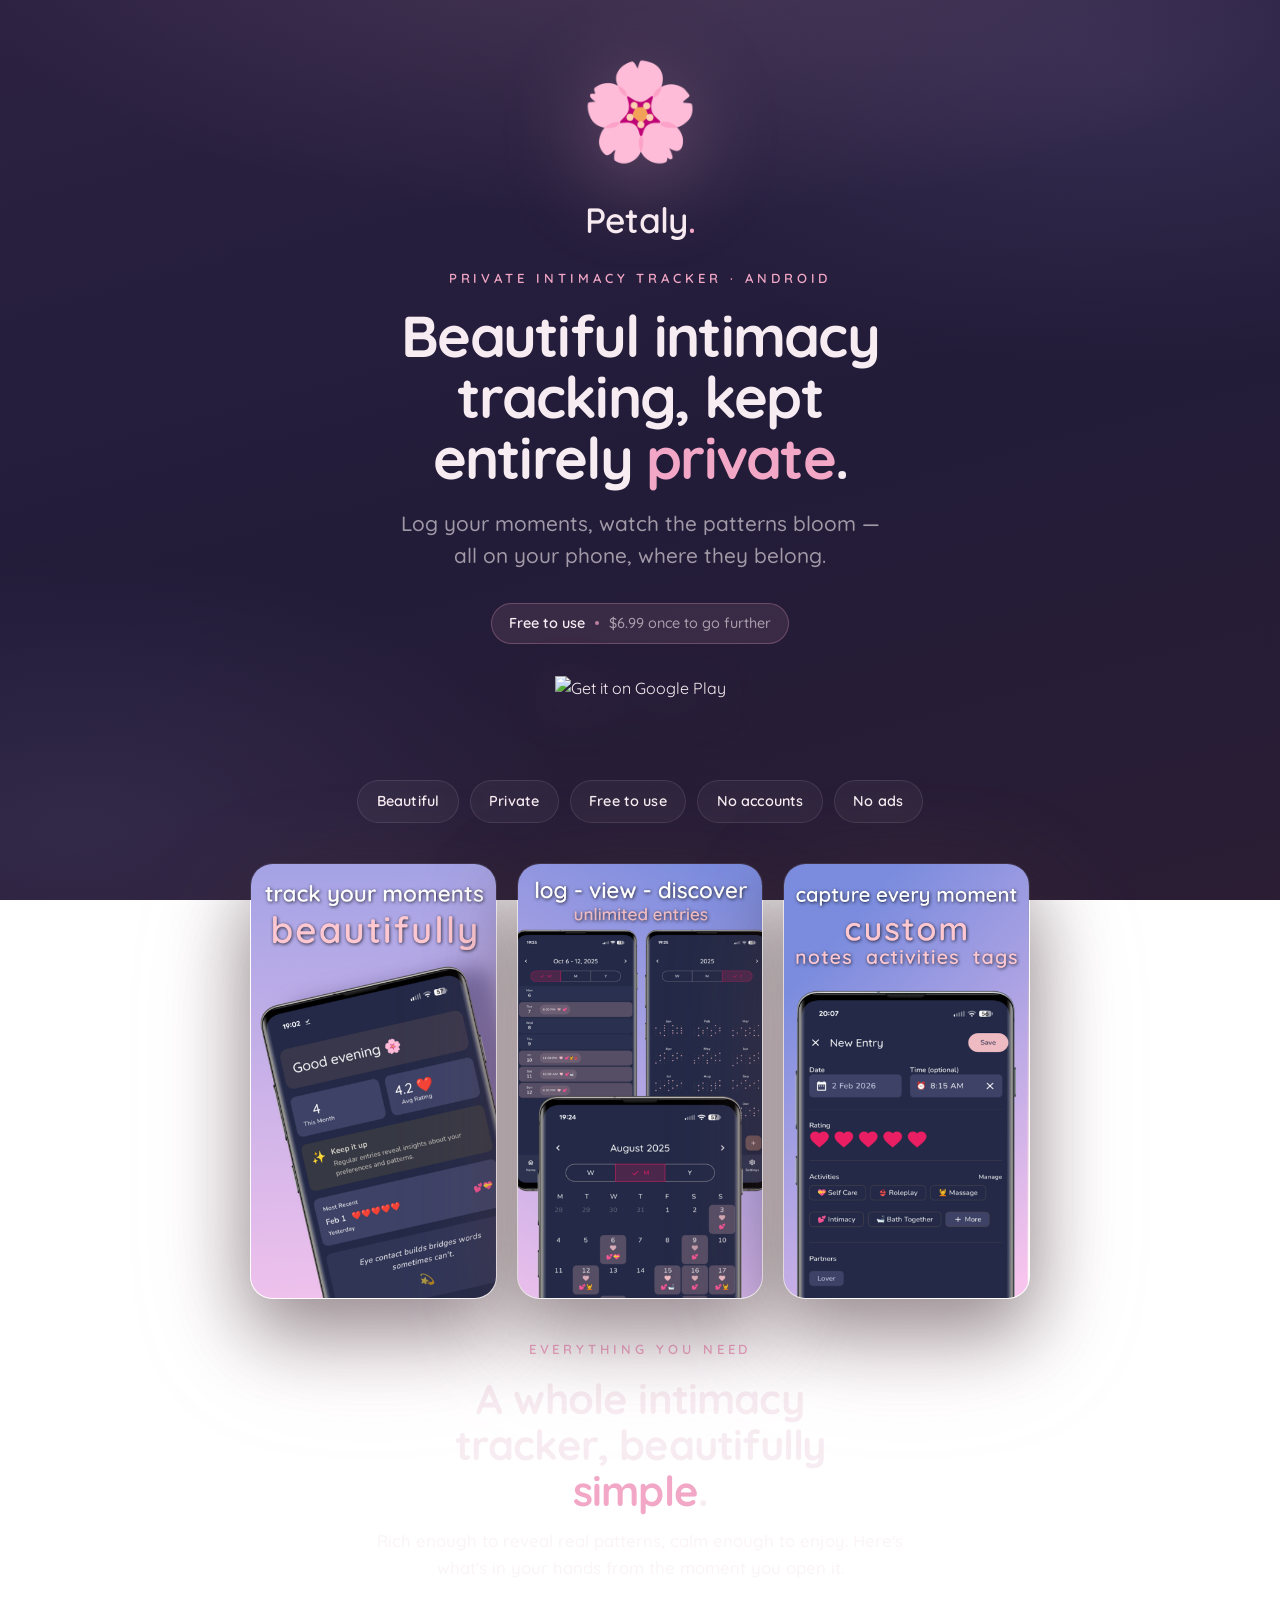
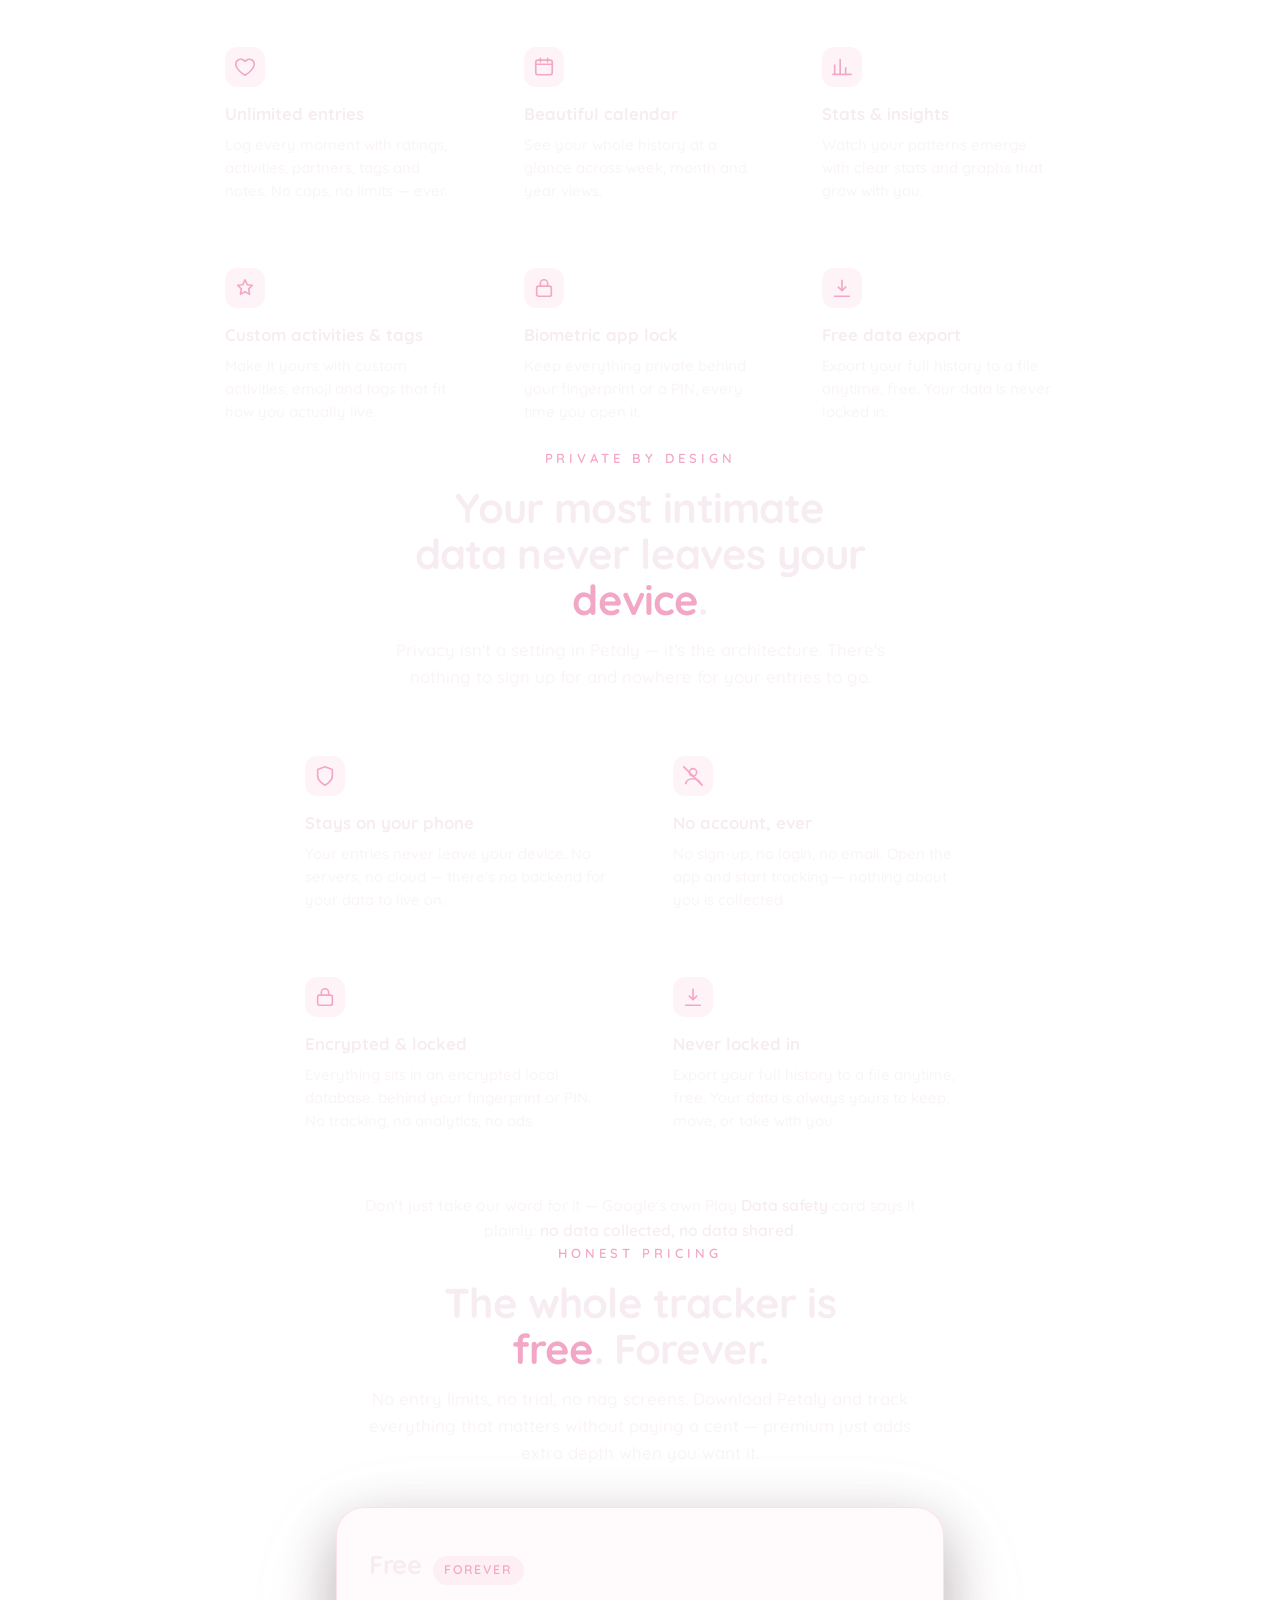
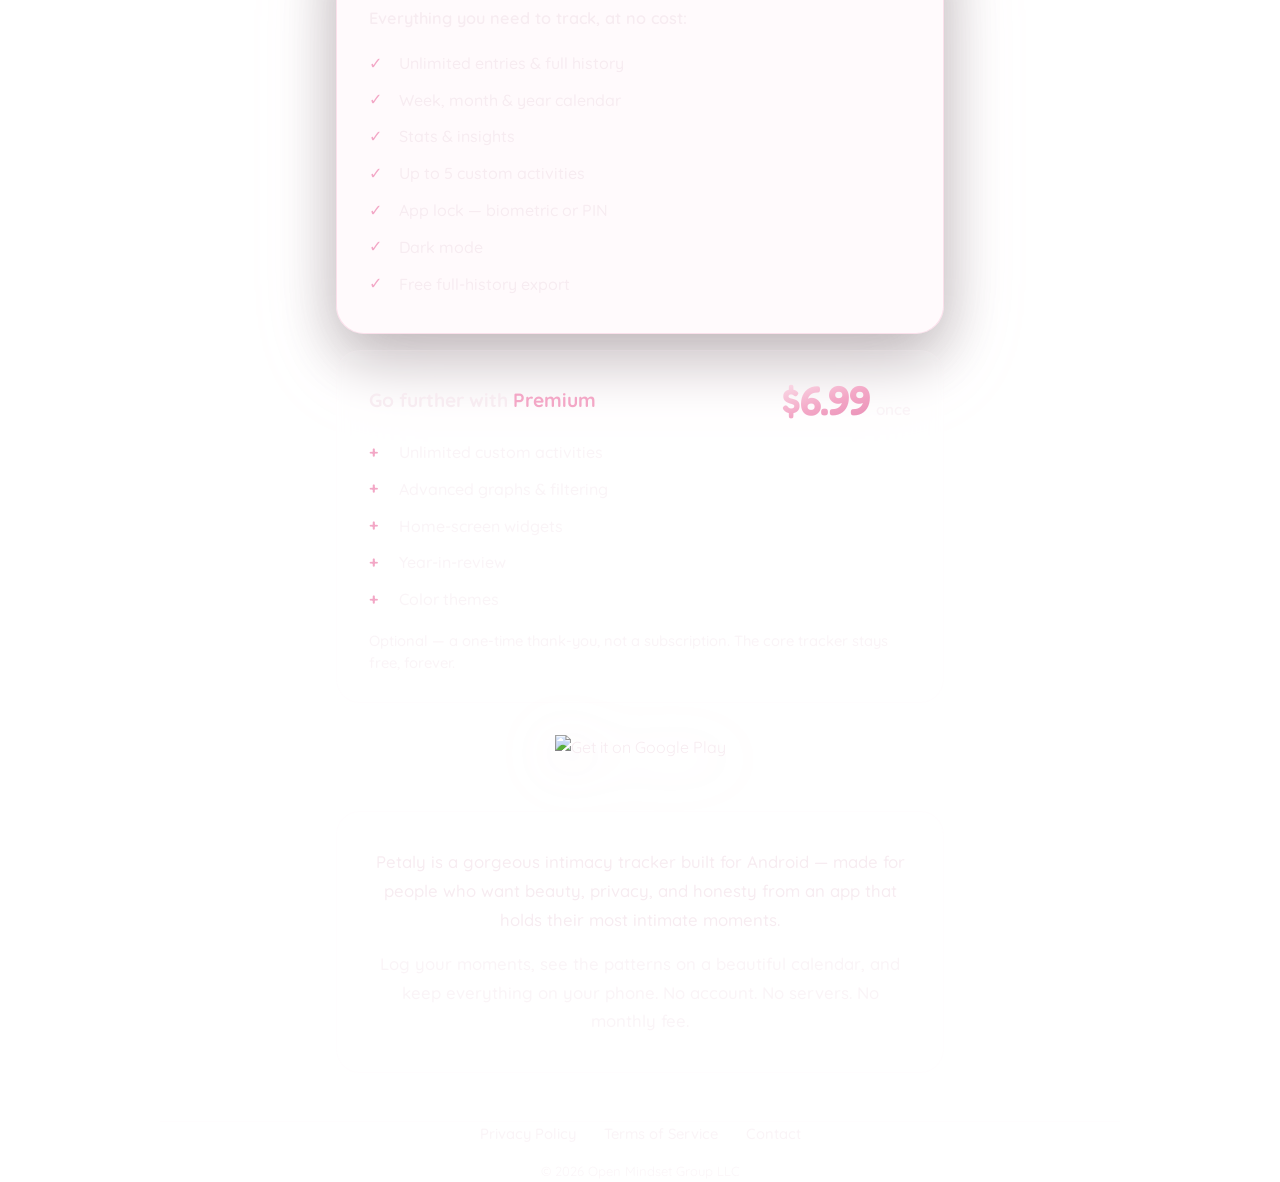
==== index.html @ 64fbda35 "update index copy, update readme" ====
<!DOCTYPE html>
<html lang="en">
<head>
<meta charset="utf-8"/>
<meta name="viewport" content="width=device-width, initial-scale=1.0"/>
<title>Petaly — Beautiful, private intimacy tracking for Android</title>
<meta name="description" content="A private intimacy tracker for Android. Free to use with unlimited entries — your data never leaves your device. No accounts, no servers, no subscription. $6.99 once unlocks extras."/>
<meta name="keywords" content="petaly, intimacy tracker, sex tracker, private app, android, no subscription, offline, free"/>

<meta property="og:title" content="Petaly — Beautiful, private intimacy tracking"/>
<meta property="og:description" content="Free to use with unlimited entries. Your data never leaves your device. No accounts, no servers, no subscription."/>
<meta property="og:type" content="website"/>
<meta property="og:url" content="https://petaly.app"/>
<meta name="theme-color" content="#221C39"/>

<link rel="icon" type="image/png" href="./icon.png"/>

<link rel="preconnect" href="https://fonts.googleapis.com"/>
<link rel="preconnect" href="https://fonts.gstatic.com" crossorigin/>
<link href="https://fonts.googleapis.com/css2?family=Quicksand:wght@400;500;600;700&family=Fredoka:wght@400;500;600&display=swap" rel="stylesheet"/>

<style>
/* ── Reset & Base ── */
*, *::before, *::after { box-sizing: border-box; margin: 0; padding: 0; }
html { scroll-behavior: smooth; -webkit-text-size-adjust: 100%; }
body {
  font-family: 'Quicksand', -apple-system, system-ui, sans-serif;
  /* Plum gradient — Midnight Bloom */
  background:
    radial-gradient(120% 70% at 50% -8%, rgba(245,183,208,0.14) 0%, rgba(245,183,208,0) 46%),
    radial-gradient(80% 60% at 88% 8%, rgba(190,170,255,0.10) 0%, rgba(190,170,255,0) 55%),
    radial-gradient(70% 55% at 6% 92%, rgba(190,170,255,0.09) 0%, rgba(190,170,255,0) 55%),
    linear-gradient(165deg, #2C2142 0%, #221C39 50%, #2A1D34 100%);
  background-attachment: fixed;
  color: #F7ECF1;
  line-height: 1.6;
  min-height: 100vh;
  -webkit-font-smoothing: antialiased;
  -moz-osx-font-smoothing: grayscale;
}
img { max-width: 100%; display: block; }
a { color: inherit; text-decoration: none; }

/* ── Design Tokens ── */
:root {
  --cream:        #F7ECF1;
  --cream-muted:  rgba(247, 236, 241, 0.60);
  --blossom:      #F3A7C6;
  --screen-navy:  #242947;
  --surface:      rgba(247, 236, 241, 0.045);
  --surface-line: rgba(247, 236, 241, 0.10);
  --bloom:        linear-gradient(160deg, #FBE3EC, #F3A7C6 55%, #E98FB6);
  --halo:         0 40px 120px rgba(243, 167, 198, 0.22), 0 30px 80px rgba(0, 0, 0, 0.50);
}

/* ── Layout ── */
.container { width: 100%; max-width: 960px; margin: 0 auto; padding: 0 1.5rem; }
section { padding: 3rem 0; }

/* ── Shared type ── */
.kicker {
  font-weight: 600;
  font-size: 0.82rem;
  letter-spacing: 0.30em;
  text-transform: uppercase;
  color: var(--blossom);
  margin-bottom: 1rem;
}
.accent { color: var(--blossom); }
.bloom-text {
  background: var(--bloom);
  -webkit-background-clip: text;
  background-clip: text;
  color: transparent;
}

/* ── Hero ── */
.hero { padding-top: 3.5rem; padding-bottom: 1.5rem; text-align: center; }
.hero-icon {
  width: 112px; height: 112px;
  margin: 0 auto 1.5rem;
  border-radius: 28px;
  filter: drop-shadow(0 18px 44px rgba(243, 167, 198, 0.34));
}
.brand {
  font-weight: 600;
  font-size: 2.2rem;
  letter-spacing: -0.01em;
  color: var(--cream);
  margin-bottom: 1.25rem;
}
.brand-dot { color: var(--blossom); }
.hero h1 {
  font-weight: 700;
  font-size: clamp(2.3rem, 6.2vw, 3.6rem);
  line-height: 1.06;
  letter-spacing: -0.03em;
  color: var(--cream);
  max-width: 16ch;
  margin: 0 auto 1.25rem;
}
.hero-sub {
  font-weight: 500;
  font-size: clamp(1.05rem, 2.6vw, 1.3rem);
  line-height: 1.5;
  color: var(--cream-muted);
  max-width: 30rem;
  margin: 0 auto 2rem;
}
.free-line {
  display: inline-flex;
  align-items: center;
  gap: 0.6rem;
  font-weight: 600;
  font-size: 0.9rem;
  color: var(--cream);
  background: rgba(243, 167, 198, 0.10);
  border: 1px solid rgba(243, 167, 198, 0.28);
  border-radius: 999px;
  padding: 0.5rem 1.1rem;
  margin-bottom: 2rem;
}
.free-line .sep { width: 4px; height: 4px; border-radius: 50%; background: var(--blossom); opacity: 0.7; }
.free-line .muted { color: var(--cream-muted); font-weight: 500; }

/* ── Play Store Badge ── */
.play-badge {
  display: inline-block;
  transition: transform 0.2s ease, filter 0.2s ease;
  filter: drop-shadow(0 10px 28px rgba(243, 167, 198, 0.30));
}
.play-badge:hover { transform: translateY(-2px); filter: drop-shadow(0 14px 34px rgba(243, 167, 198, 0.42)); }
.play-badge img { height: 60px; width: auto; }

/* ── Positioning chips ── */
.bullets { padding-top: 1.25rem; padding-bottom: 1.5rem; }
.bullets-row {
  display: flex; flex-wrap: wrap; justify-content: center;
  gap: 0.6rem 0.7rem; text-align: center;
}
.chip {
  font-weight: 600;
  font-size: 0.9rem;
  letter-spacing: 0.01em;
  color: var(--cream);
  background: var(--surface);
  border: 1px solid var(--surface-line);
  border-radius: 999px;
  padding: 0.55rem 1.15rem;
  white-space: nowrap;
  backdrop-filter: blur(6px);
}

/* ── Screenshots ── */
.screenshots-section { padding-top: 1rem; padding-bottom: 2.5rem; }
.screenshots {
  display: grid;
  grid-template-columns: repeat(3, 1fr);
  gap: 1.25rem;
  max-width: 780px;
  margin: 0 auto;
  align-items: start;
}
.screenshot {
  position: relative;
  border-radius: 1.4rem;
  overflow: hidden;
  border: 1px solid var(--surface-line);
  box-shadow: var(--halo);
}
.screenshot img { width: 100%; height: auto; display: block; }

/* ── Section headings (shared) ── */
.section-head { text-align: center; }
.section-head h2 {
  font-weight: 700;
  font-size: clamp(1.9rem, 4.8vw, 2.6rem);
  line-height: 1.1;
  letter-spacing: -0.02em;
  color: var(--cream);
  max-width: 18ch;
  margin: 0 auto 0.9rem;
}
.section-sub {
  font-weight: 500;
  font-size: 1.05rem;
  line-height: 1.6;
  color: var(--cream-muted);
  max-width: 34rem;
  margin: 0 auto 2.5rem;
}

/* ── Capabilities grid ── */
.cap-grid {
  display: grid;
  grid-template-columns: repeat(3, 1fr);
  gap: 1rem;
  max-width: 880px;
  margin: 0 auto;
  text-align: left;
}
.cap {
  background: var(--surface);
  border: 1px solid var(--surface-line);
  border-radius: 1.25rem;
  padding: 1.5rem;
  backdrop-filter: blur(6px);
}
.cap-ico, .feature-ico {
  width: 40px; height: 40px;
  display: grid; place-items: center;
  border-radius: 12px;
  background: rgba(243, 167, 198, 0.12);
  margin-bottom: 0.9rem;
}
.cap-ico svg, .feature-ico svg { width: 22px; height: 22px; stroke: var(--blossom); fill: none; stroke-width: 1.8; }
.cap h3, .feature h3 { font-weight: 700; font-size: 1.05rem; color: var(--cream); margin-bottom: 0.3rem; }
.cap p, .feature p { font-weight: 500; font-size: 0.93rem; line-height: 1.55; color: var(--cream-muted); }

/* ── Privacy / features ── */
.privacy { text-align: center; }
.feature-grid {
  display: grid;
  grid-template-columns: repeat(2, 1fr);
  gap: 1rem;
  max-width: 720px;
  margin: 0 auto;
  text-align: left;
}
.feature {
  background: var(--surface);
  border: 1px solid var(--surface-line);
  border-radius: 1.25rem;
  padding: 1.5rem;
  backdrop-filter: blur(6px);
}
.data-safety {
  margin: 2.25rem auto 0;
  max-width: 36rem;
  font-weight: 500;
  font-size: 0.98rem;
  line-height: 1.6;
  color: var(--cream-muted);
}
.data-safety strong { color: var(--cream); font-weight: 600; }

/* ── Pricing (free-first) ── */
.pricing { text-align: center; }
.plan-free {
  background: rgba(243, 167, 198, 0.06);
  border: 1px solid rgba(243, 167, 198, 0.32);
  border-radius: 1.75rem;
  padding: 2.25rem 2rem;
  max-width: 38rem;
  margin: 0 auto;
  box-shadow: 0 30px 90px rgba(243, 167, 198, 0.14), 0 20px 60px rgba(0,0,0,0.30);
  text-align: left;
  backdrop-filter: blur(8px);
}
.plan-head { display: flex; align-items: baseline; gap: 0.7rem; margin-bottom: 1.25rem; }
.plan-name { font-weight: 700; font-size: 1.6rem; color: var(--cream); letter-spacing: -0.01em; }
.plan-tag {
  font-weight: 600; font-size: 0.78rem; letter-spacing: 0.16em; text-transform: uppercase;
  color: var(--blossom); background: rgba(243,167,198,0.14);
  border-radius: 999px; padding: 0.28rem 0.7rem;
}
.plan-price-note { font-weight: 600; font-size: 1.02rem; color: var(--cream); margin-bottom: 1.25rem; }
.plan-list { list-style: none; display: grid; gap: 0.7rem; }
.plan-list li {
  position: relative; padding-left: 1.9rem;
  font-weight: 500; font-size: 1rem; color: var(--cream);
}
.plan-list li::before {
  content: "✓"; position: absolute; left: 0; top: -0.02em;
  color: var(--blossom); font-weight: 700;
}
.plan-premium {
  max-width: 38rem;
  margin: 1rem auto 0;
  background: var(--surface);
  border: 1px solid var(--surface-line);
  border-radius: 1.5rem;
  padding: 1.75rem 2rem;
  text-align: left;
  backdrop-filter: blur(6px);
}
.premium-head {
  display: flex; align-items: center; justify-content: space-between;
  gap: 1rem; flex-wrap: wrap; margin-bottom: 1.1rem;
}
.premium-title { font-weight: 700; font-size: 1.2rem; color: var(--cream); }
.premium-title .accent { font-weight: 700; }
.premium-price { display: flex; align-items: baseline; gap: 0.4rem; }
.premium-price .num {
  font-family: 'Fredoka', 'Quicksand', sans-serif;
  font-weight: 600; font-size: 2.6rem; line-height: 1; letter-spacing: -0.03em;
}
.premium-price .once { font-weight: 600; font-size: 0.95rem; color: var(--cream-muted); }
.premium-list li { color: var(--cream-muted); }
.premium-list li::before { content: "+"; color: var(--blossom); }
.premium-note {
  margin-top: 1.1rem; font-weight: 500; font-size: 0.92rem; line-height: 1.5;
  color: var(--cream-muted);
}
.pricing .play-badge { margin: 2rem auto 0; }

/* ── About ── */
.about { text-align: center; padding-top: 1rem; padding-bottom: 3rem; }
.about-card {
  background: var(--surface);
  border: 1px solid var(--surface-line);
  border-radius: 1.5rem;
  padding: 2.25rem 2rem;
  max-width: 38rem;
  margin: 0 auto;
  backdrop-filter: blur(6px);
}
.about-card p { font-weight: 500; font-size: 1.05rem; line-height: 1.7; color: var(--cream); }
.about-card p + p { margin-top: 1rem; color: var(--cream-muted); }

/* ── Footer ── */
footer {
  padding: 2.5rem 0 3.5rem;
  text-align: center;
  border-top: 1px solid var(--surface-line);
  margin-top: 1.5rem;
}
.footer-links {
  display: flex; justify-content: center; flex-wrap: wrap;
  gap: 1rem 1.75rem; margin-bottom: 1rem; font-size: 0.92rem; font-weight: 500;
}
.footer-links a { color: var(--cream-muted); transition: color 0.2s; }
.footer-links a:hover { color: var(--blossom); }
.footer-meta { font-size: 0.82rem; color: var(--cream-muted); opacity: 0.85; }

/* ── Responsive ── */
@media (max-width: 760px) {
  .cap-grid { grid-template-columns: repeat(2, 1fr); }
}
@media (max-width: 720px) {
  .screenshots { grid-template-columns: 1fr; max-width: 340px; gap: 1.5rem; }
  .feature-grid { grid-template-columns: 1fr; }
  section { padding: 2.5rem 0; }
}
@media (max-width: 480px) {
  .cap-grid { grid-template-columns: 1fr; }
  .play-badge img { height: 52px; }
  .chip { font-size: 0.82rem; padding: 0.45rem 0.95rem; }
}

::selection { background: var(--blossom); color: #2A1D34; }
</style>
</head>
<body>

<!-- ═══ Hero ═══ -->
<section class="hero container">
  <img class="hero-icon" src="./icon.png" alt="Petaly app icon"/>
  <div class="brand">Petaly<span class="brand-dot">.</span></div>
  <p class="kicker">Private intimacy tracker · Android</p>
  <h1>Beautiful intimacy tracking, kept entirely <span class="accent">private</span>.</h1>
  <p class="hero-sub">Log your moments, watch the patterns bloom — all on your phone, where they belong.</p>

  <div class="free-line">Free to use<span class="sep"></span><span class="muted">$6.99 once to go further</span></div>
  <br/>

  <a class="play-badge" href="https://play.google.com/store/apps/details?id=com.omsgroup.petaly" aria-label="Get Petaly on Google Play">
    <img src="https://play.google.com/intl/en_us/badges/static/images/badges/en_badge_web_generic.png" alt="Get it on Google Play"/>
  </a>
</section>

<!-- ═══ Positioning chips ═══ -->
<section class="bullets container">
  <div class="bullets-row">
    <span class="chip">Beautiful</span>
    <span class="chip">Private</span>
    <span class="chip">Free to use</span>
    <span class="chip">No accounts</span>
    <span class="chip">No ads</span>
  </div>
</section>

<!-- ═══ Screenshots ═══ -->
<section class="screenshots-section container">
  <div class="screenshots">
    <div class="screenshot"><img src="./screenshots/01-home.png" alt="Petaly home screen — track your moments beautifully"/></div>
    <div class="screenshot"><img src="./screenshots/02-calendar.png" alt="Petaly calendar — log, view and discover with unlimited entries"/></div>
    <div class="screenshot"><img src="./screenshots/03-privacy.png" alt="Petaly new entry — custom notes, activities and tags"/></div>
  </div>
</section>

<!-- ═══ Capabilities ═══ -->
<section class="capabilities container">
  <div class="section-head">
    <p class="kicker">Everything you need</p>
    <h2>A whole intimacy tracker, beautifully <span class="accent">simple</span>.</h2>
    <p class="section-sub">Rich enough to reveal real patterns, calm enough to enjoy. Here's what's in your hands from the moment you open it.</p>
  </div>
  <div class="cap-grid">
    <div class="cap">
      <div class="cap-ico" aria-hidden="true">
        <svg viewBox="0 0 24 24"><path d="M12 21s-7-4.3-9.2-9A5 5 0 0 1 12 6a5 5 0 0 1 9.2 6c-2.2 4.7-9.2 9-9.2 9z" stroke-linejoin="round"/></svg>
      </div>
      <h3>Unlimited entries</h3>
      <p>Log every moment with ratings, activities, partners, tags and notes. No caps, no limits — ever.</p>
    </div>
    <div class="cap">
      <div class="cap-ico" aria-hidden="true">
        <svg viewBox="0 0 24 24"><rect x="3" y="4.5" width="18" height="16" rx="2.5"/><path d="M3 9h18M8 2.5v4M16 2.5v4" stroke-linecap="round"/></svg>
      </div>
      <h3>Beautiful calendar</h3>
      <p>See your whole history at a glance across week, month and year views.</p>
    </div>
    <div class="cap">
      <div class="cap-ico" aria-hidden="true">
        <svg viewBox="0 0 24 24"><path d="M4 20V10M10 20V4M16 20v-7M22 20H2" stroke-linecap="round"/></svg>
      </div>
      <h3>Stats &amp; insights</h3>
      <p>Watch your patterns emerge with clear stats and graphs that grow with you.</p>
    </div>
    <div class="cap">
      <div class="cap-ico" aria-hidden="true">
        <svg viewBox="0 0 24 24"><path d="M12 3l2.5 5.5L20 9l-4 4 1 6-5-3-5 3 1-6-4-4 5.5-.5L12 3z" stroke-linejoin="round"/></svg>
      </div>
      <h3>Custom activities &amp; tags</h3>
      <p>Make it yours with custom activities, emoji and tags that fit how you actually live.</p>
    </div>
    <div class="cap">
      <div class="cap-ico" aria-hidden="true">
        <svg viewBox="0 0 24 24"><rect x="4" y="10" width="16" height="11" rx="2"/><path d="M8 10V7a4 4 0 0 1 8 0v3"/></svg>
      </div>
      <h3>Biometric app lock</h3>
      <p>Keep everything private behind your fingerprint or a PIN, every time you open it.</p>
    </div>
    <div class="cap">
      <div class="cap-ico" aria-hidden="true">
        <svg viewBox="0 0 24 24"><path d="M12 3v12"/><path d="M8 11l4 4 4-4" stroke-linecap="round" stroke-linejoin="round"/><path d="M4 21h16" stroke-linecap="round"/></svg>
      </div>
      <h3>Free data export</h3>
      <p>Export your full history to a file anytime, free. Your data is never locked in.</p>
    </div>
  </div>
</section>

<!-- ═══ Privacy ═══ -->
<section class="privacy container">
  <div class="section-head">
    <p class="kicker">Private by design</p>
    <h2>Your most intimate data never leaves your <span class="accent">device</span>.</h2>
    <p class="section-sub">Privacy isn't a setting in Petaly — it's the architecture. There's nothing to sign up for and nowhere for your entries to go.</p>
  </div>

  <div class="feature-grid">
    <div class="feature">
      <div class="feature-ico" aria-hidden="true">
        <svg viewBox="0 0 24 24"><path d="M12 22s8-4 8-10V5l-8-3-8 3v7c0 6 8 10 8 10z" stroke-linejoin="round"/></svg>
      </div>
      <h3>Stays on your phone</h3>
      <p>Your entries never leave your device. No servers, no cloud — there's no backend for your data to live on.</p>
    </div>
    <div class="feature">
      <div class="feature-ico" aria-hidden="true">
        <svg viewBox="0 0 24 24"><circle cx="12" cy="8" r="4"/><path d="M4 21c0-4 4-6 8-6s8 2 8 6"/><path d="M2 2l20 20" stroke-linecap="round"/></svg>
      </div>
      <h3>No account, ever</h3>
      <p>No sign-up, no login, no email. Open the app and start tracking — nothing about you is collected.</p>
    </div>
    <div class="feature">
      <div class="feature-ico" aria-hidden="true">
        <svg viewBox="0 0 24 24"><rect x="4" y="10" width="16" height="11" rx="2"/><path d="M8 10V7a4 4 0 0 1 8 0v3"/></svg>
      </div>
      <h3>Encrypted &amp; locked</h3>
      <p>Everything sits in an encrypted local database, behind your fingerprint or PIN. No tracking, no analytics, no ads.</p>
    </div>
    <div class="feature">
      <div class="feature-ico" aria-hidden="true">
        <svg viewBox="0 0 24 24"><path d="M12 3v12"/><path d="M8 11l4 4 4-4" stroke-linecap="round" stroke-linejoin="round"/><path d="M4 21h16" stroke-linecap="round"/></svg>
      </div>
      <h3>Never locked in</h3>
      <p>Export your full history to a file anytime, free. Your data is always yours to keep, move, or take with you.</p>
    </div>
  </div>

  <p class="data-safety">Don't just take our word for it — Google's own Play <strong>Data safety</strong> card says it plainly: <strong>no data collected, no data shared</strong>.</p>
</section>

<!-- ═══ Pricing (free-first) ═══ -->
<section class="pricing container">
  <div class="section-head">
    <p class="kicker">Honest pricing</p>
    <h2>The whole tracker is <span class="accent">free</span>. Forever.</h2>
    <p class="section-sub">No entry limits, no trial, no nag screens. Download Petaly and track everything that matters without paying a cent — premium just adds extra depth when you want it.</p>
  </div>

  <div class="plan-free">
    <div class="plan-head">
      <span class="plan-name">Free</span>
      <span class="plan-tag">forever</span>
    </div>
    <p class="plan-price-note">Everything you need to track, at no cost:</p>
    <ul class="plan-list">
      <li>Unlimited entries &amp; full history</li>
      <li>Week, month &amp; year calendar</li>
      <li>Stats &amp; insights</li>
      <li>Up to 5 custom activities</li>
      <li>App lock — biometric or PIN</li>
      <li>Dark mode</li>
      <li>Free full-history export</li>
    </ul>
  </div>

  <div class="plan-premium">
    <div class="premium-head">
      <p class="premium-title">Go further with <span class="accent">Premium</span></p>
      <div class="premium-price"><span class="num bloom-text">$6.99</span><span class="once">once</span></div>
    </div>
    <ul class="plan-list premium-list">
      <li>Unlimited custom activities</li>
      <li>Advanced graphs &amp; filtering</li>
      <li>Home-screen widgets</li>
      <li>Year-in-review</li>
      <li>Color themes</li>
    </ul>
    <p class="premium-note">Optional — a one-time thank-you, not a subscription. The core tracker stays free, forever.</p>
  </div>

  <a class="play-badge" href="https://play.google.com/store/apps/details?id=com.omsgroup.petaly" aria-label="Get Petaly on Google Play">
    <img src="https://play.google.com/intl/en_us/badges/static/images/badges/en_badge_web_generic.png" alt="Get it on Google Play"/>
  </a>
</section>

<!-- ═══ About ═══ -->
<section class="about container">
  <div class="about-card">
    <p>Petaly is a gorgeous intimacy tracker built for Android — made for people who want beauty, privacy, and honesty from an app that holds their most intimate moments.</p>
    <p>Log your moments, see the patterns on a beautiful calendar, and keep everything on your phone. No account. No servers. No monthly fee.</p>
  </div>
</section>

<!-- ═══ Footer ═══ -->
<footer class="container">
  <div class="footer-links">
    <a href="https://openmindsetgroup.com/privacy-terms.html#privacy-policy">Privacy Policy</a>
    <a href="https://openmindsetgroup.com/privacy-terms.html#terms-of-service">Terms of Service</a>
    <a href="mailto:info@openmindsetgroup.com?subject=Petaly">Contact</a>
  </div>
  <p class="footer-meta">© 2026 Open Mindset Group LLC</p>
</footer>

</body>
</html>
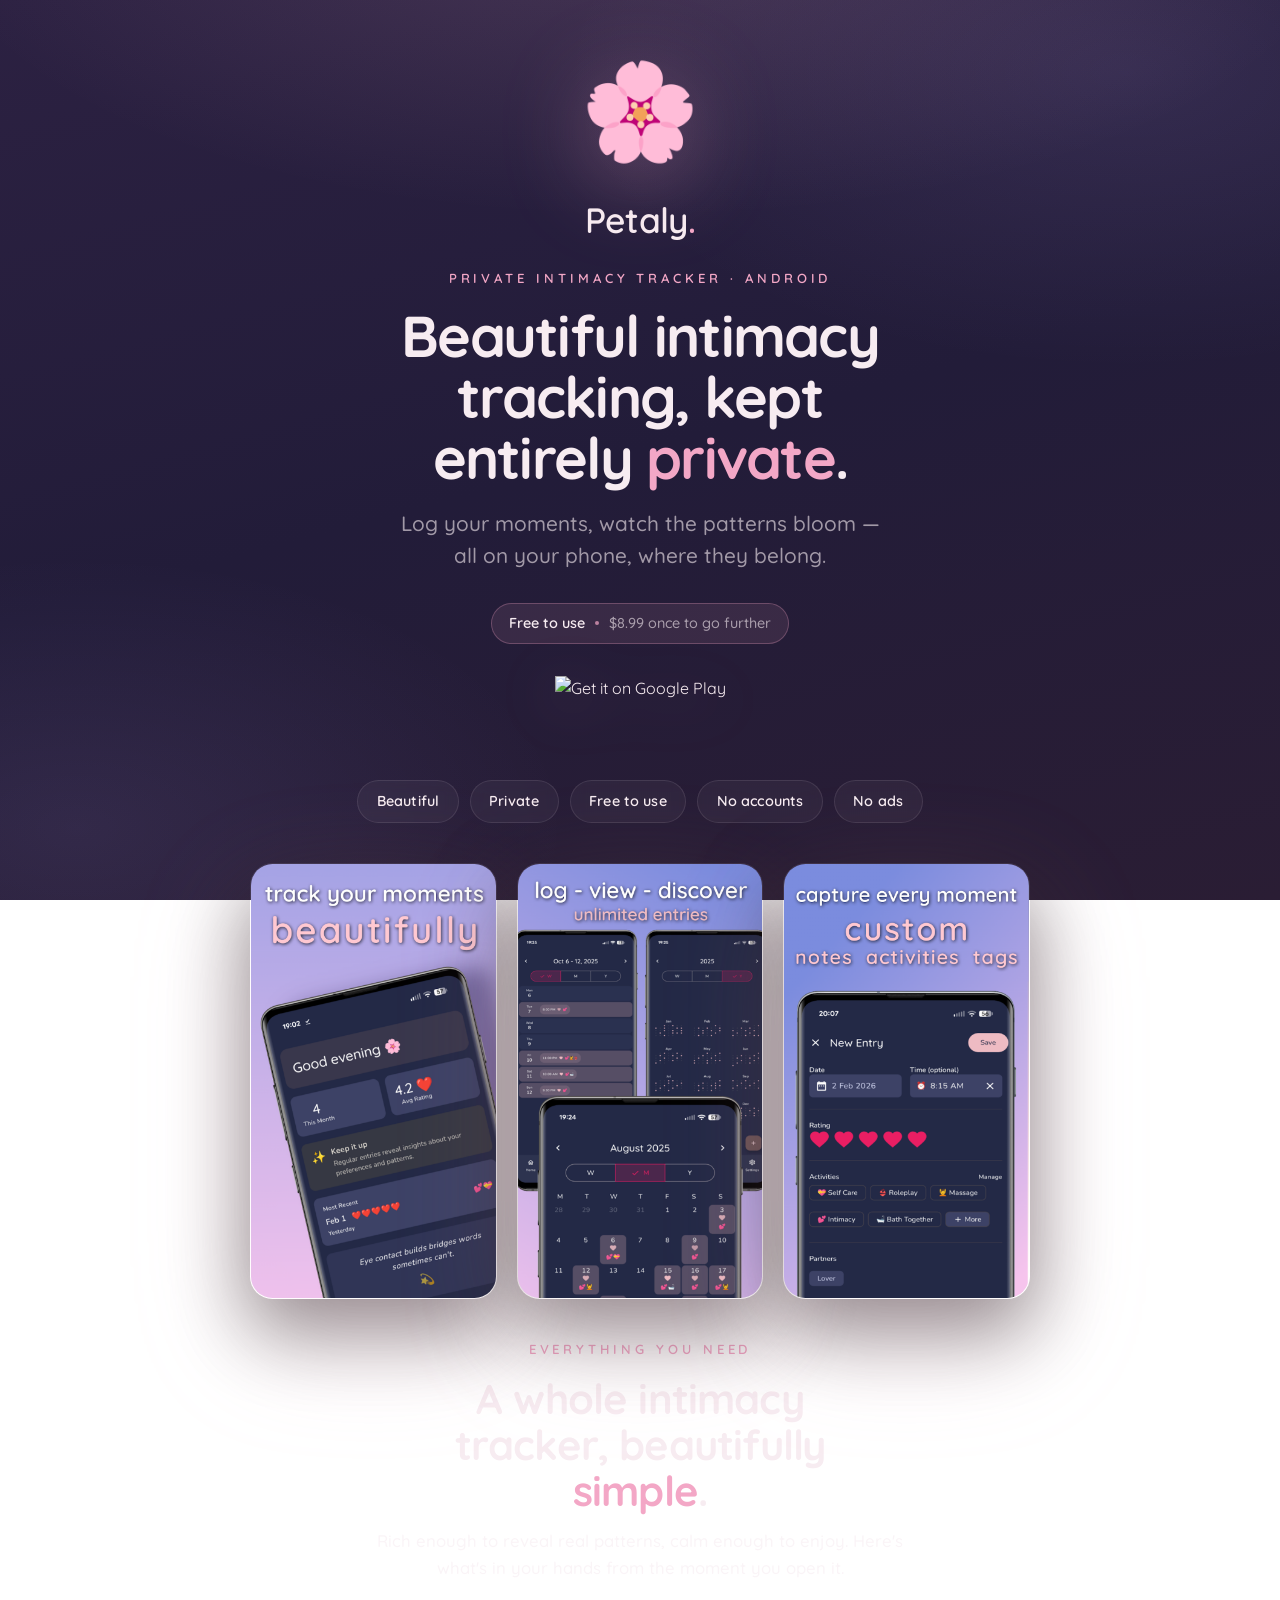
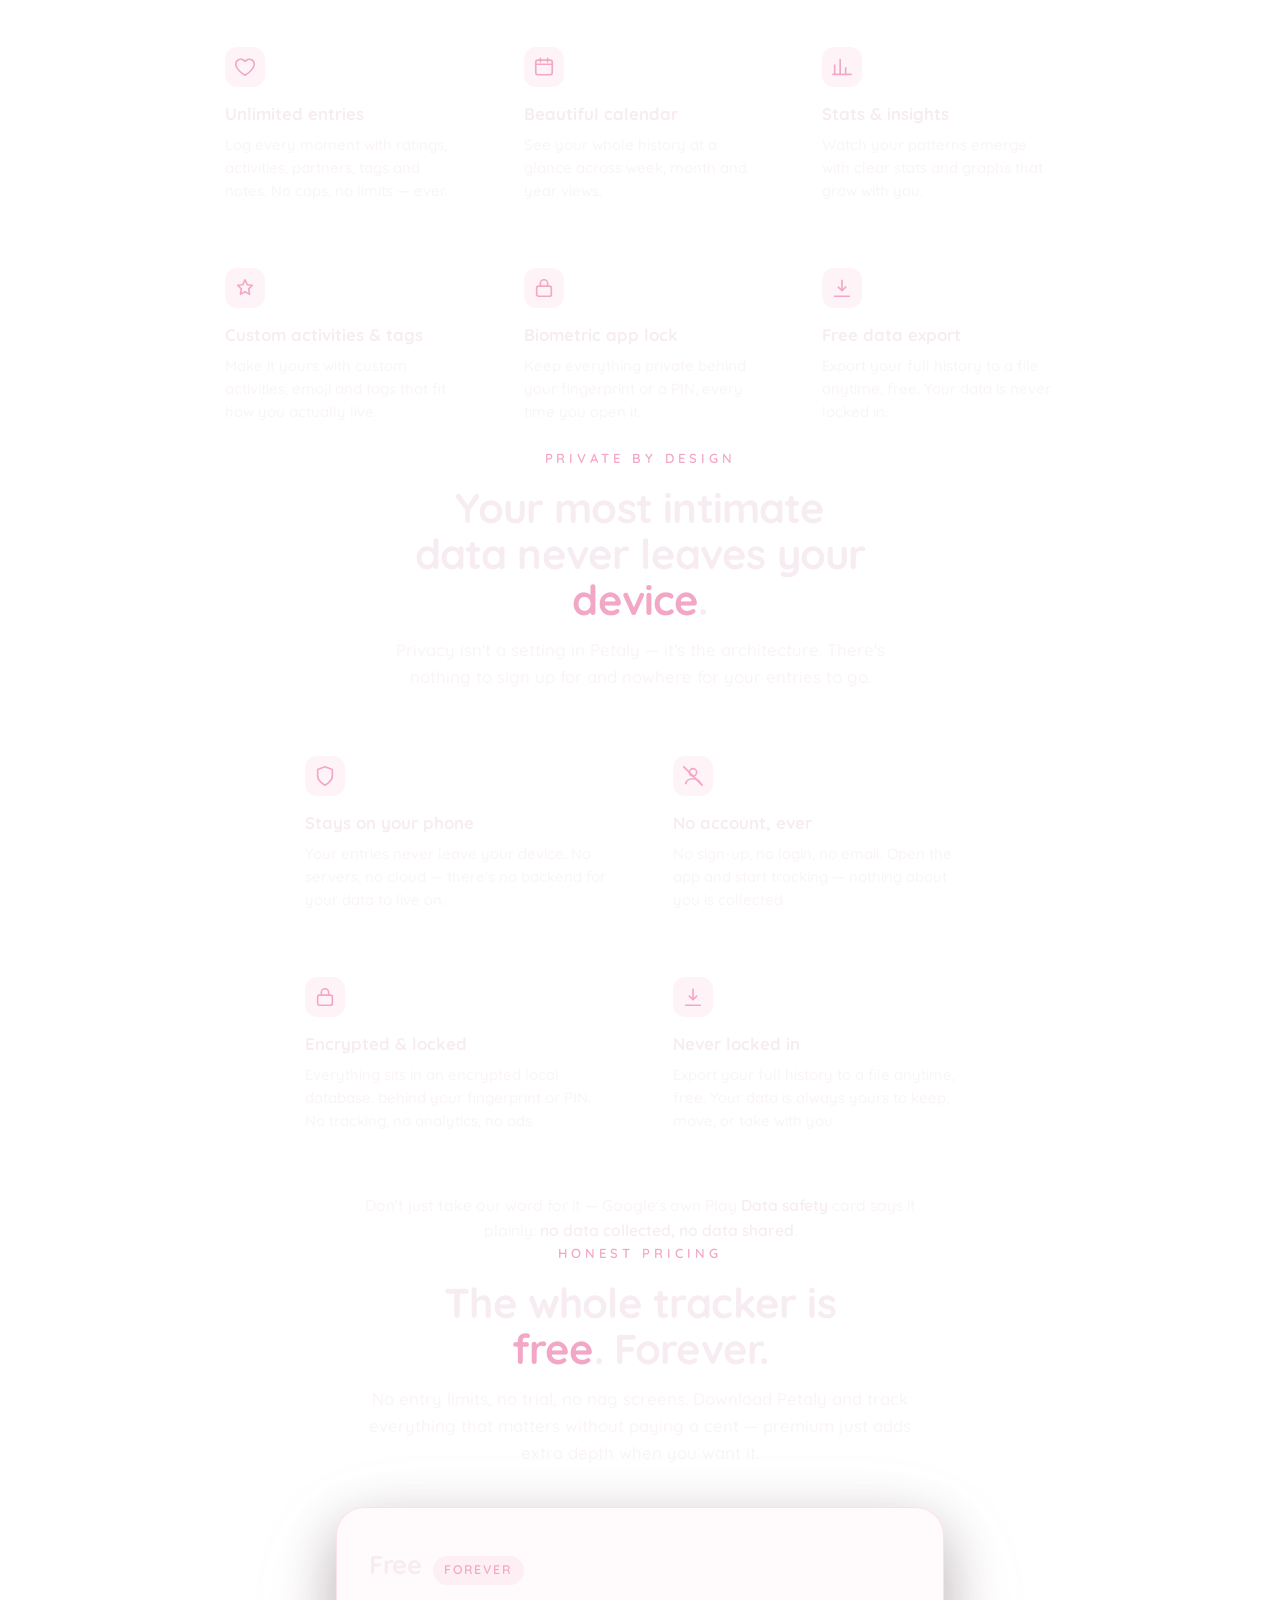
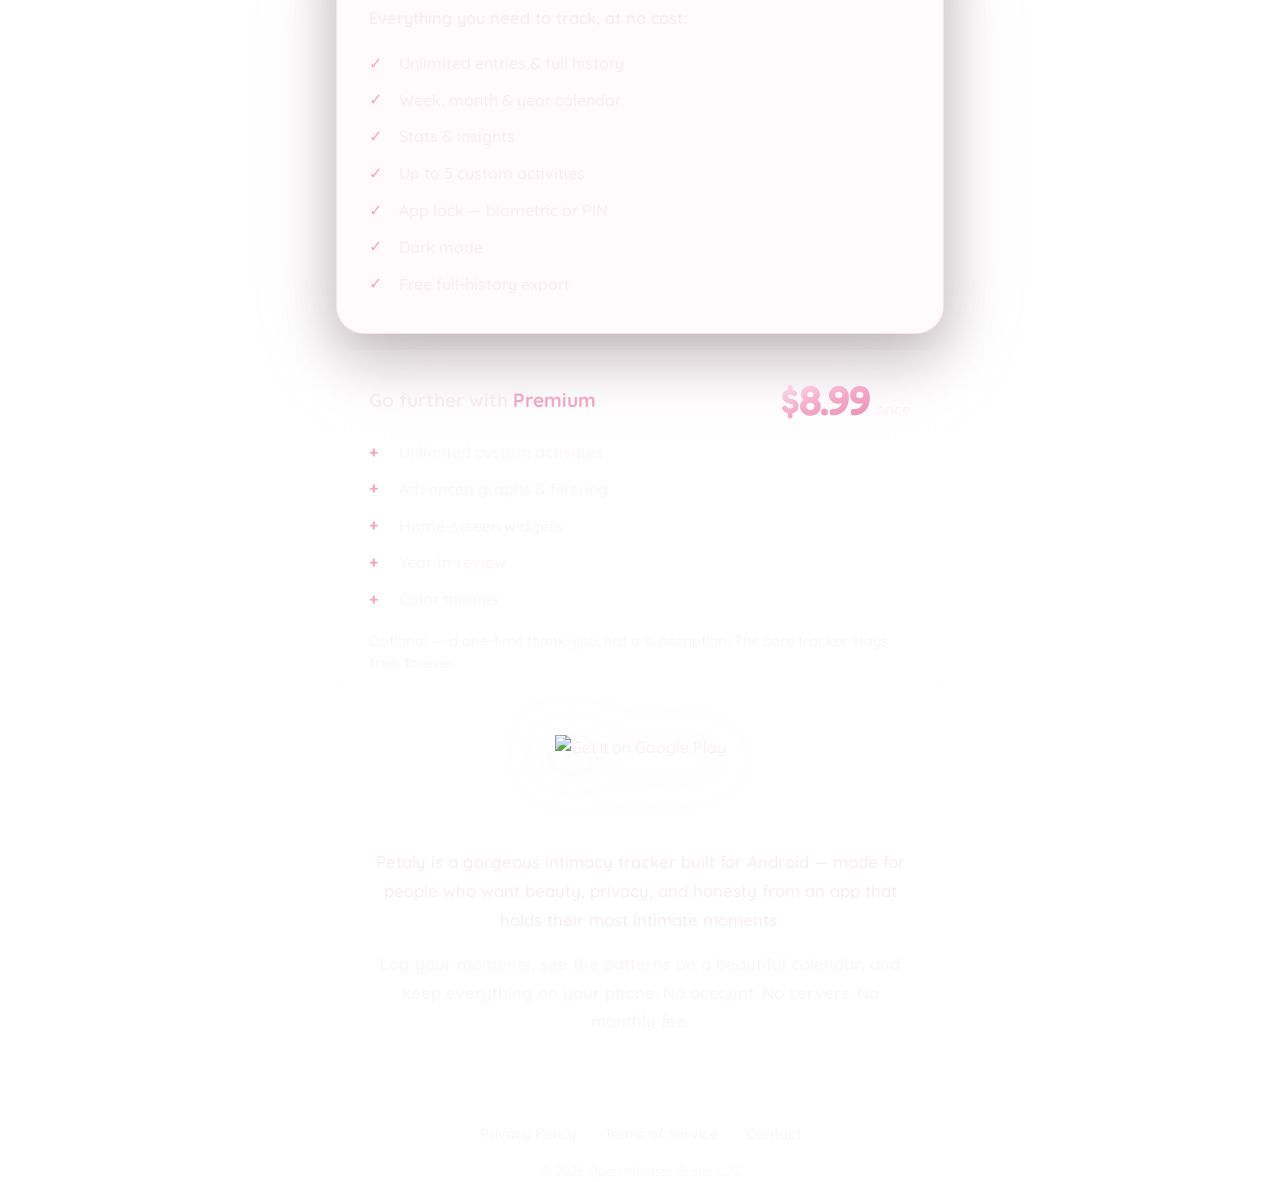
==== commit 9078296b: "Update price to $8.99; add robots.txt and sitemap.xml" ====
--- a/index.html
+++ b/index.html
@@ -4,7 +4,7 @@
 <meta charset="utf-8"/>
 <meta name="viewport" content="width=device-width, initial-scale=1.0"/>
 <title>Petaly — Beautiful, private intimacy tracking for Android</title>
-<meta name="description" content="A private intimacy tracker for Android. Free to use with unlimited entries — your data never leaves your device. No accounts, no servers, no subscription. $6.99 once unlocks extras."/>
+<meta name="description" content="A private intimacy tracker for Android. Free to use with unlimited entries — your data never leaves your device. No accounts, no servers, no subscription. $8.99 once unlocks extras."/>
 <meta name="keywords" content="petaly, intimacy tracker, sex tracker, private app, android, no subscription, offline, free"/>
 
 <meta property="og:title" content="Petaly — Beautiful, private intimacy tracking"/>
@@ -361,7 +361,7 @@
   <h1>Beautiful intimacy tracking, kept entirely <span class="accent">private</span>.</h1>
   <p class="hero-sub">Log your moments, watch the patterns bloom — all on your phone, where they belong.</p>
 
-  <div class="free-line">Free to use<span class="sep"></span><span class="muted">$6.99 once to go further</span></div>
+  <div class="free-line">Free to use<span class="sep"></span><span class="muted">$8.99 once to go further</span></div>
   <br/>
 
   <a class="play-badge" href="https://play.google.com/store/apps/details?id=com.omsgroup.petaly" aria-label="Get Petaly on Google Play">
@@ -512,7 +512,7 @@
   <div class="plan-premium">
     <div class="premium-head">
       <p class="premium-title">Go further with <span class="accent">Premium</span></p>
-      <div class="premium-price"><span class="num bloom-text">$6.99</span><span class="once">once</span></div>
+      <div class="premium-price"><span class="num bloom-text">$8.99</span><span class="once">once</span></div>
     </div>
     <ul class="plan-list premium-list">
       <li>Unlimited custom activities</li>
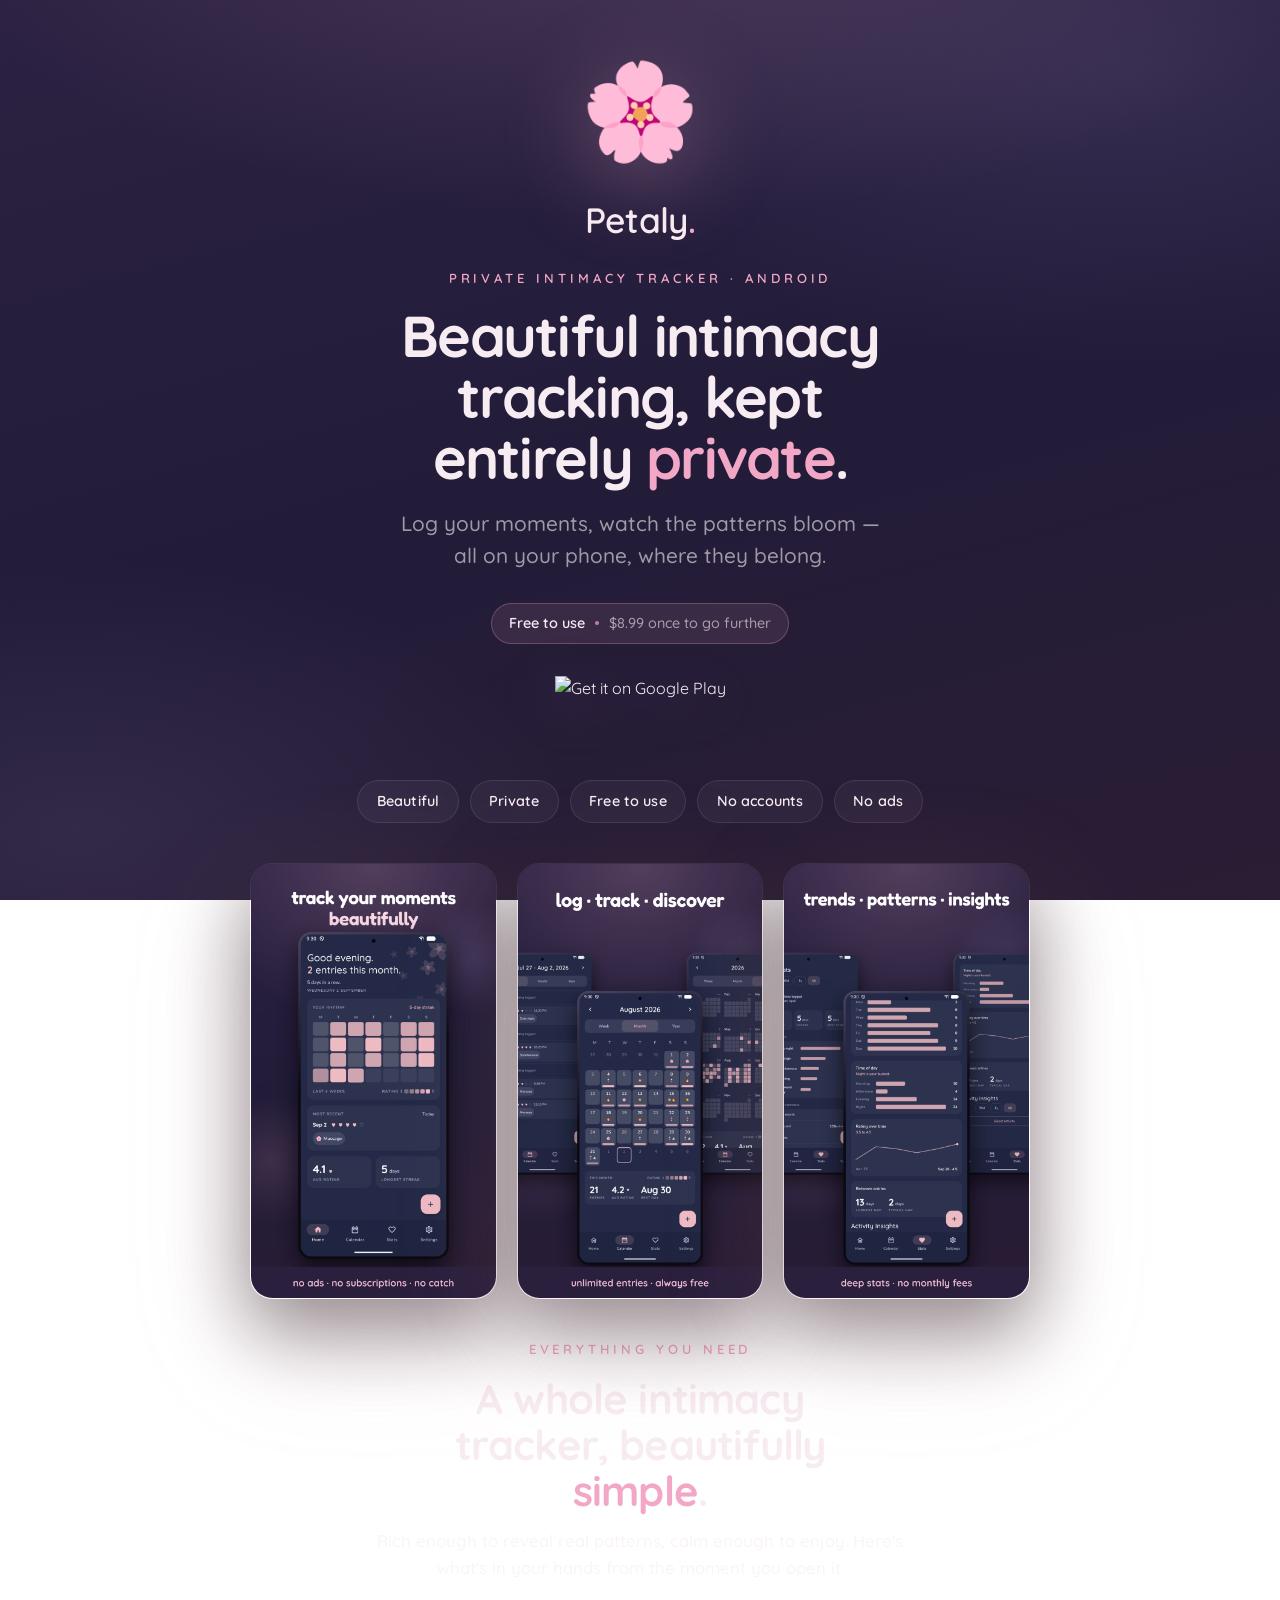
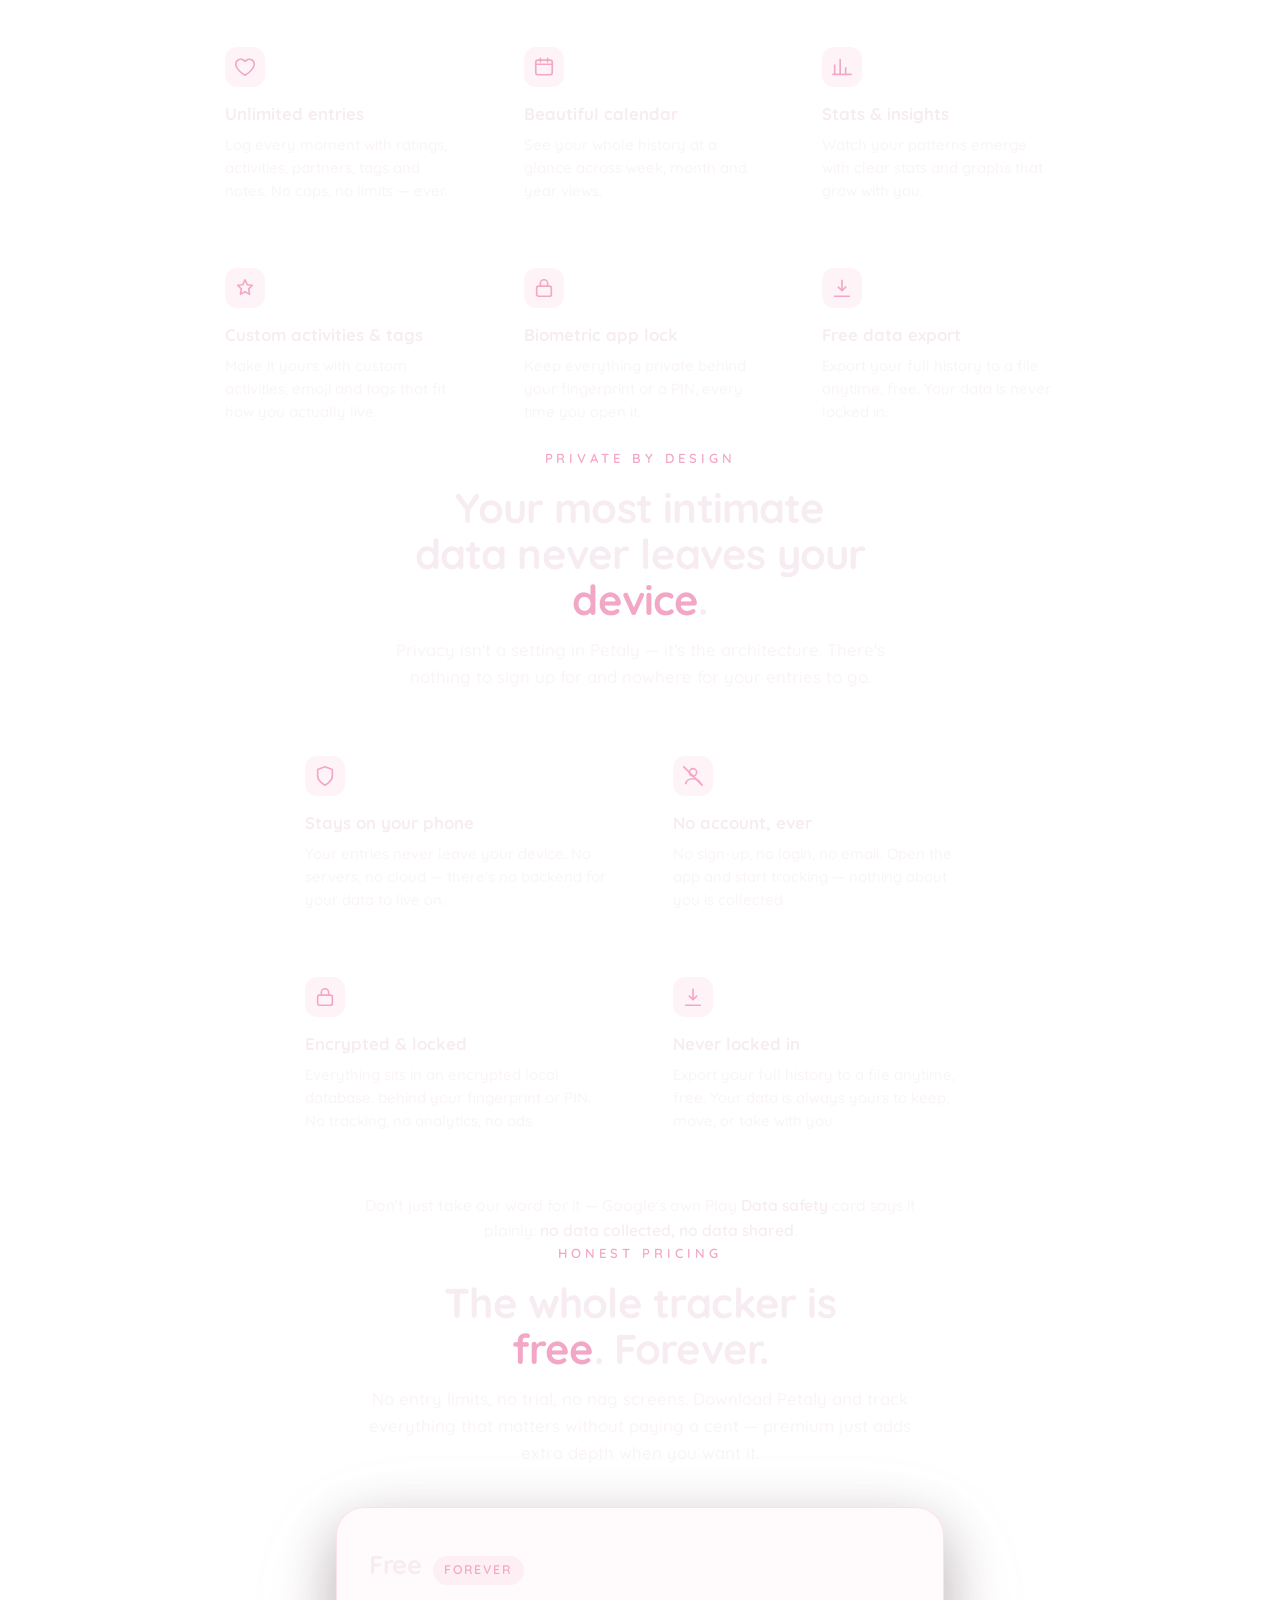
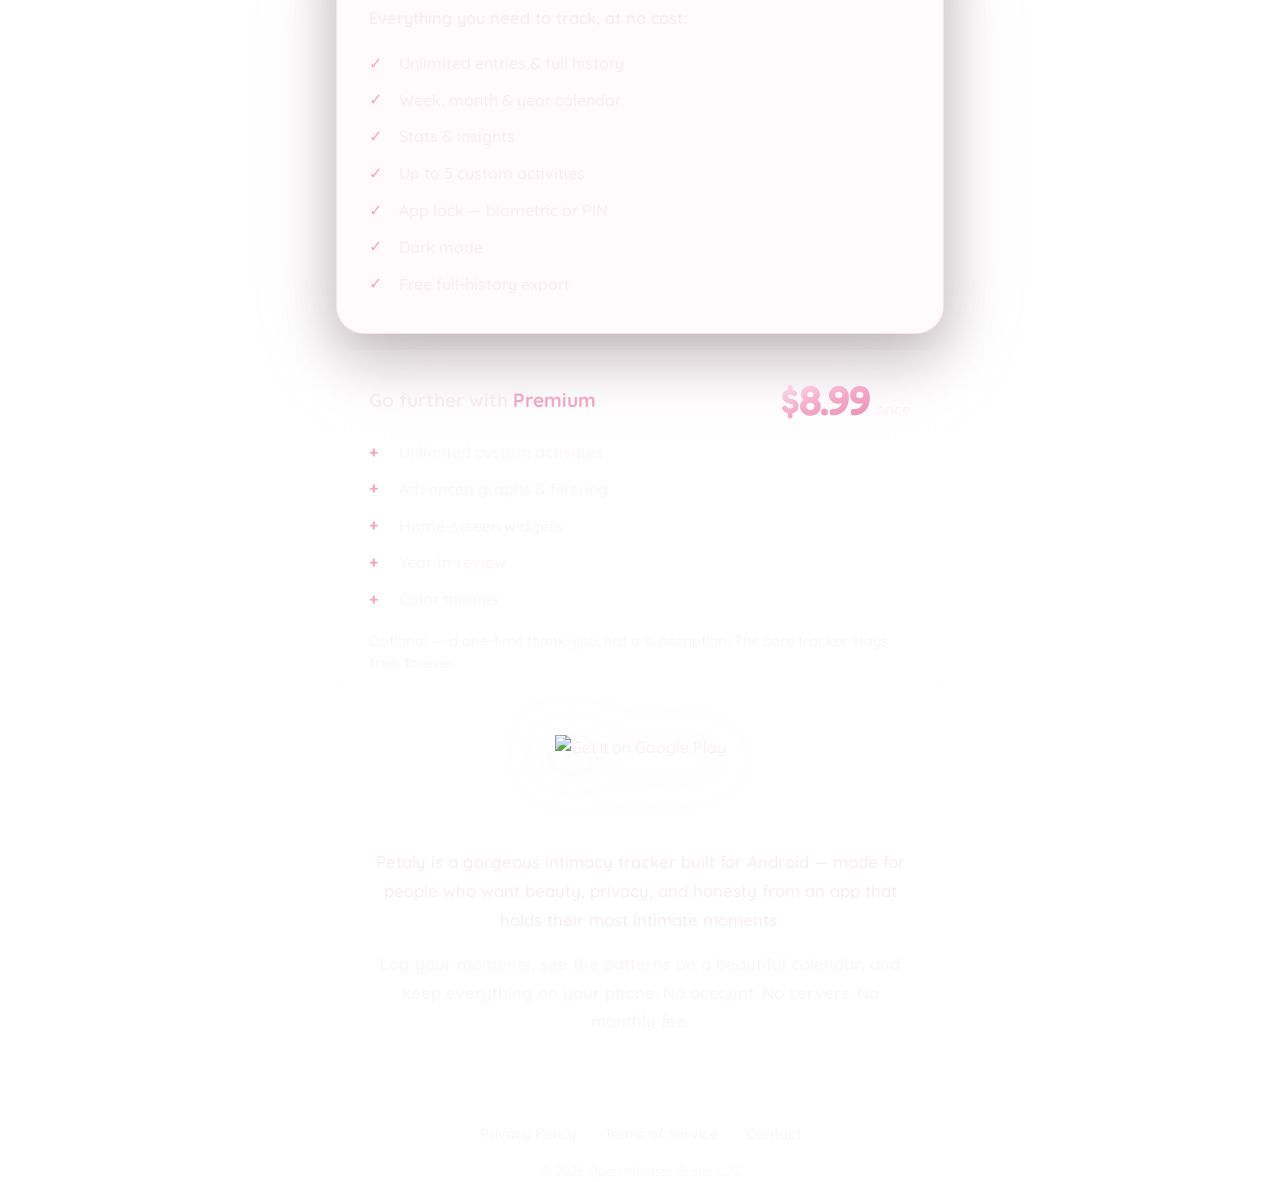
==== commit 23ad1422: "swap to new screenshots design" ====
--- a/index.html
+++ b/index.html
@@ -384,8 +384,8 @@
 <section class="screenshots-section container">
   <div class="screenshots">
     <div class="screenshot"><img src="./screenshots/01-home.png" alt="Petaly home screen — track your moments beautifully"/></div>
-    <div class="screenshot"><img src="./screenshots/02-calendar.png" alt="Petaly calendar — log, view and discover with unlimited entries"/></div>
-    <div class="screenshot"><img src="./screenshots/03-privacy.png" alt="Petaly new entry — custom notes, activities and tags"/></div>
+    <div class="screenshot"><img src="./screenshots/02-calendar.png" alt="Petaly calendar — log, track and discover with unlimited entries"/></div>
+    <div class="screenshot"><img src="./screenshots/03-stats.png" alt="Petaly stats — trends, patterns and insights"/></div>
   </div>
 </section>
 
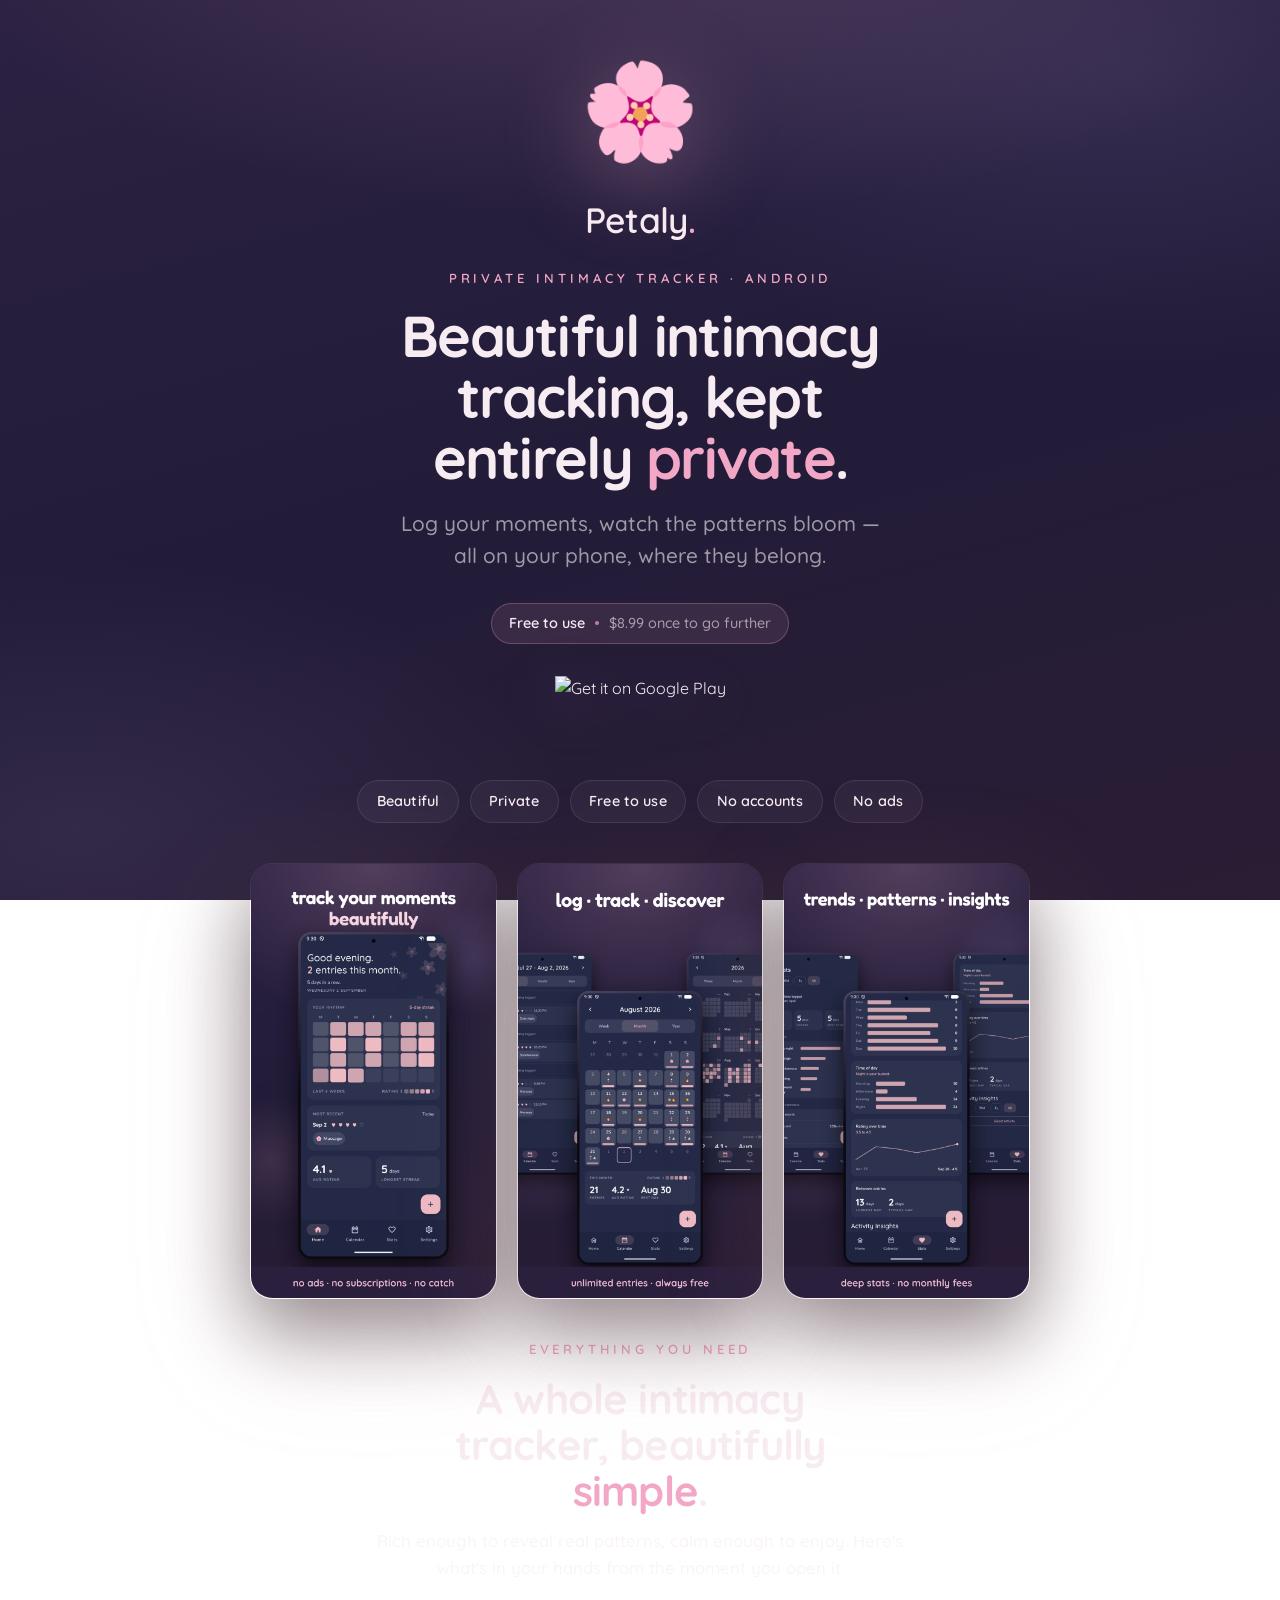
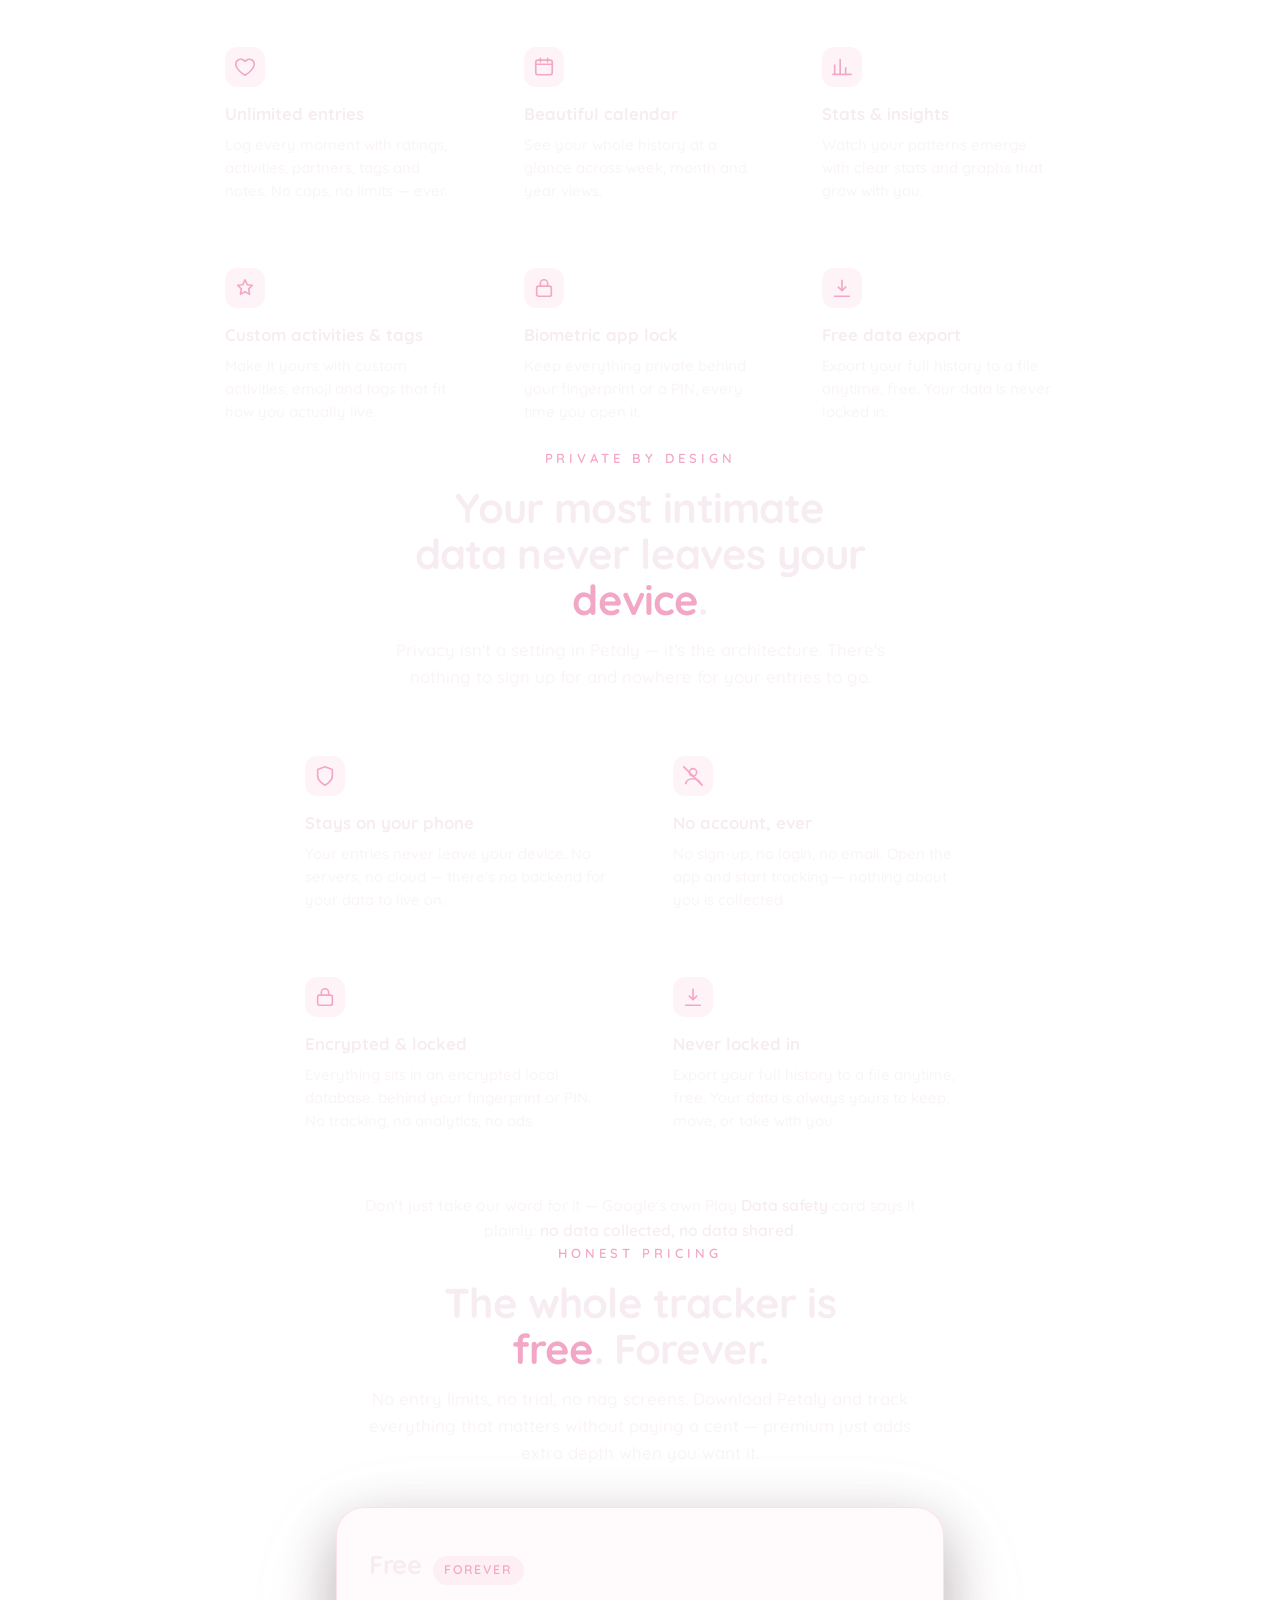
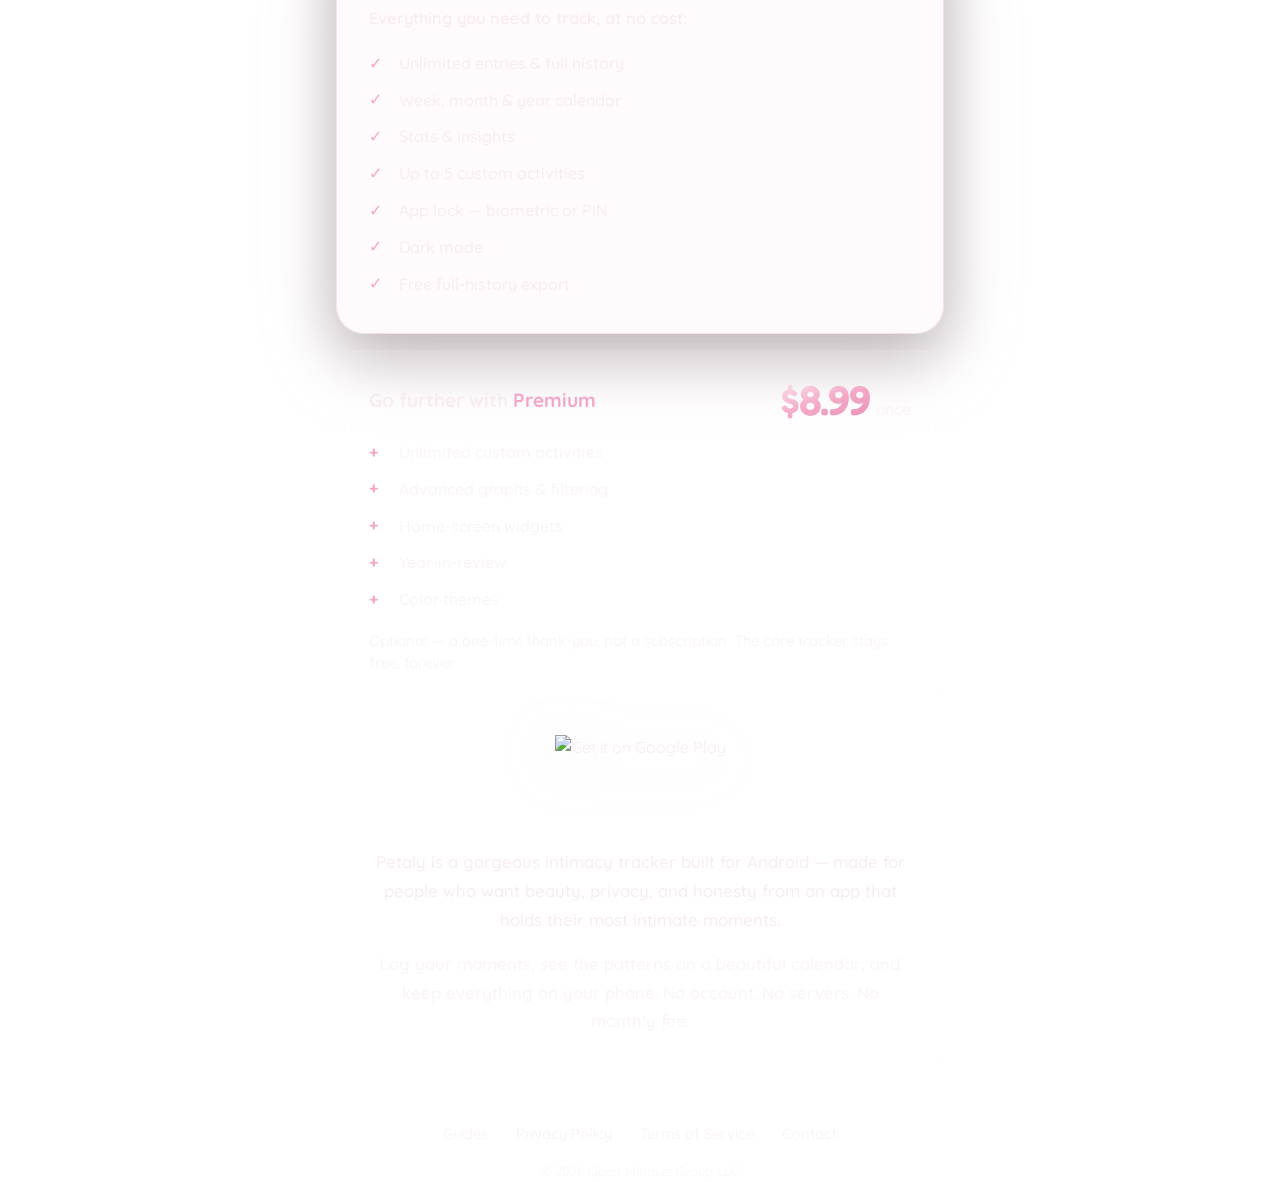
==== commit 1b71df0a: "Add guides: private sex tracker checklist Adds /guides/ index and the first guide, a footer link on " ====
--- a/index.html
+++ b/index.html
@@ -540,6 +540,7 @@
 <!-- ═══ Footer ═══ -->
 <footer class="container">
   <div class="footer-links">
+    <a href="/guides/">Guides</a>
     <a href="https://openmindsetgroup.com/privacy-terms.html#privacy-policy">Privacy Policy</a>
     <a href="https://openmindsetgroup.com/privacy-terms.html#terms-of-service">Terms of Service</a>
     <a href="mailto:info@openmindsetgroup.com?subject=Petaly">Contact</a>
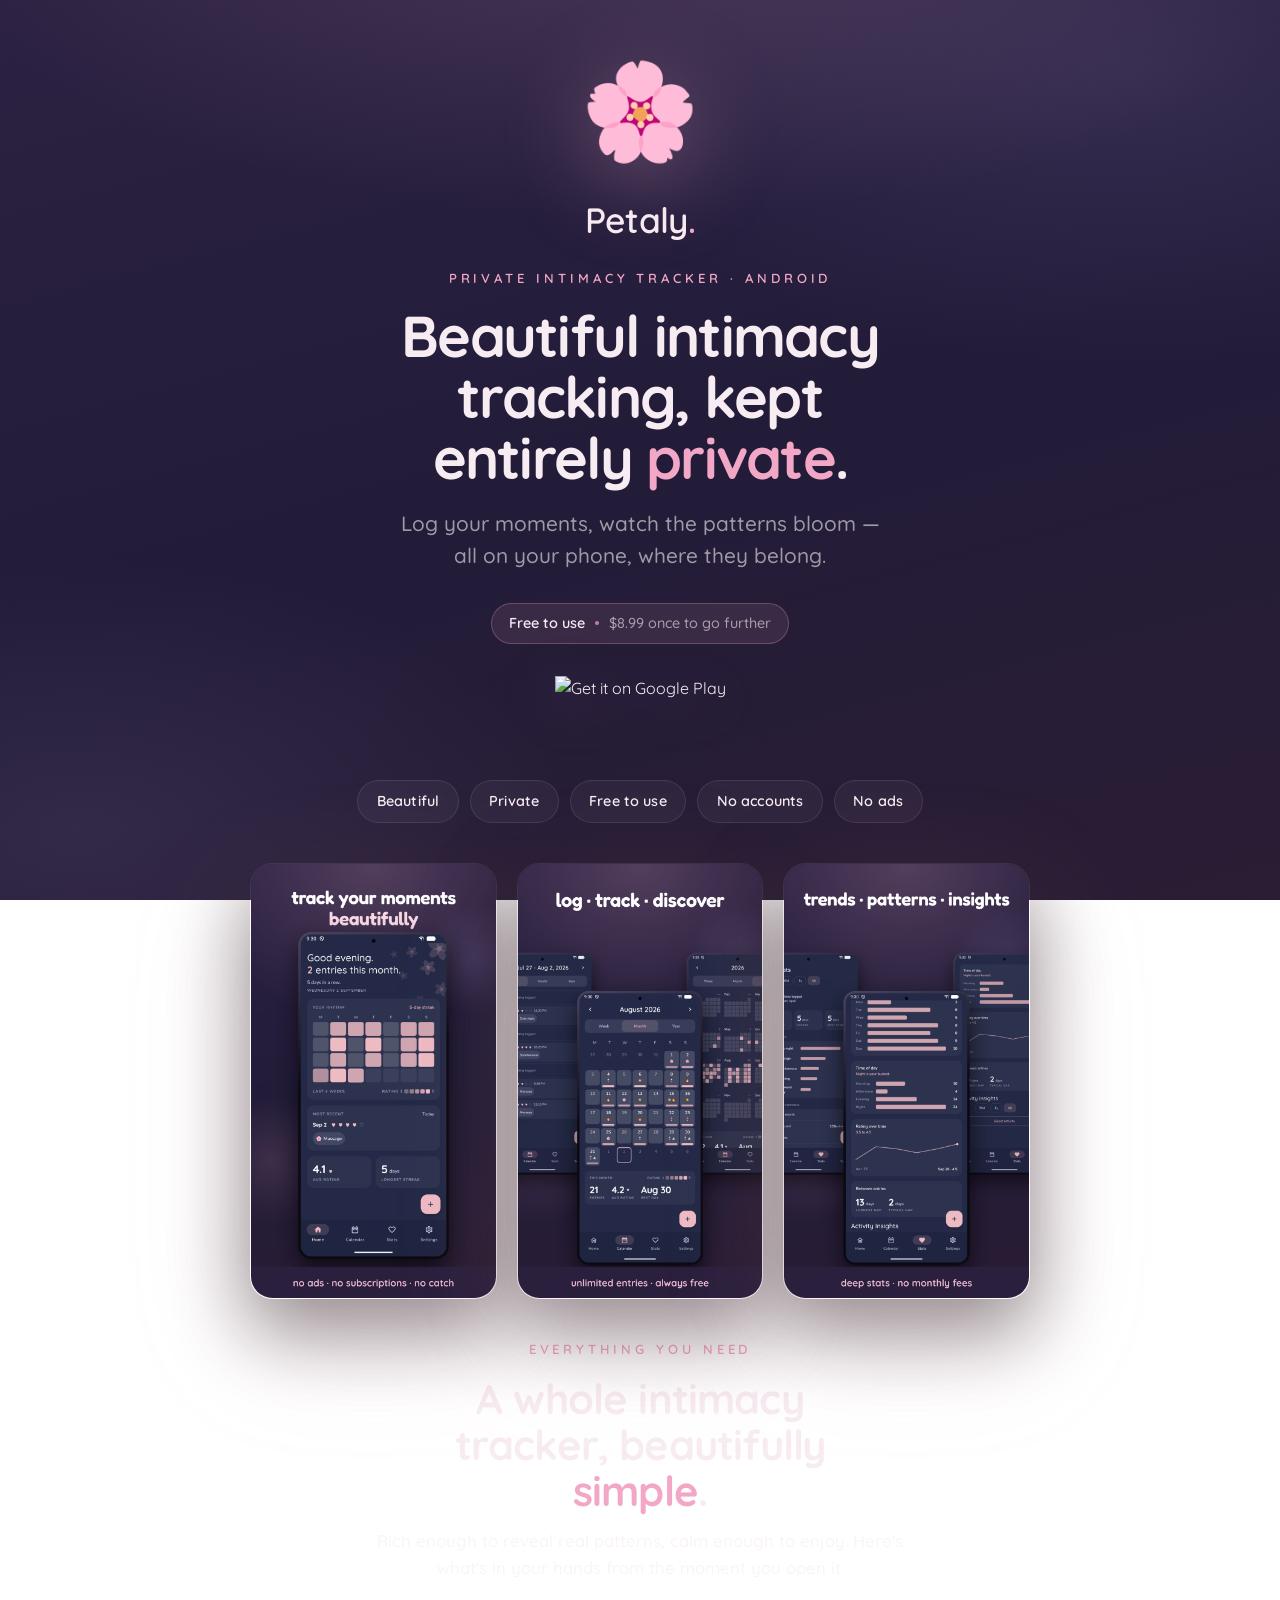
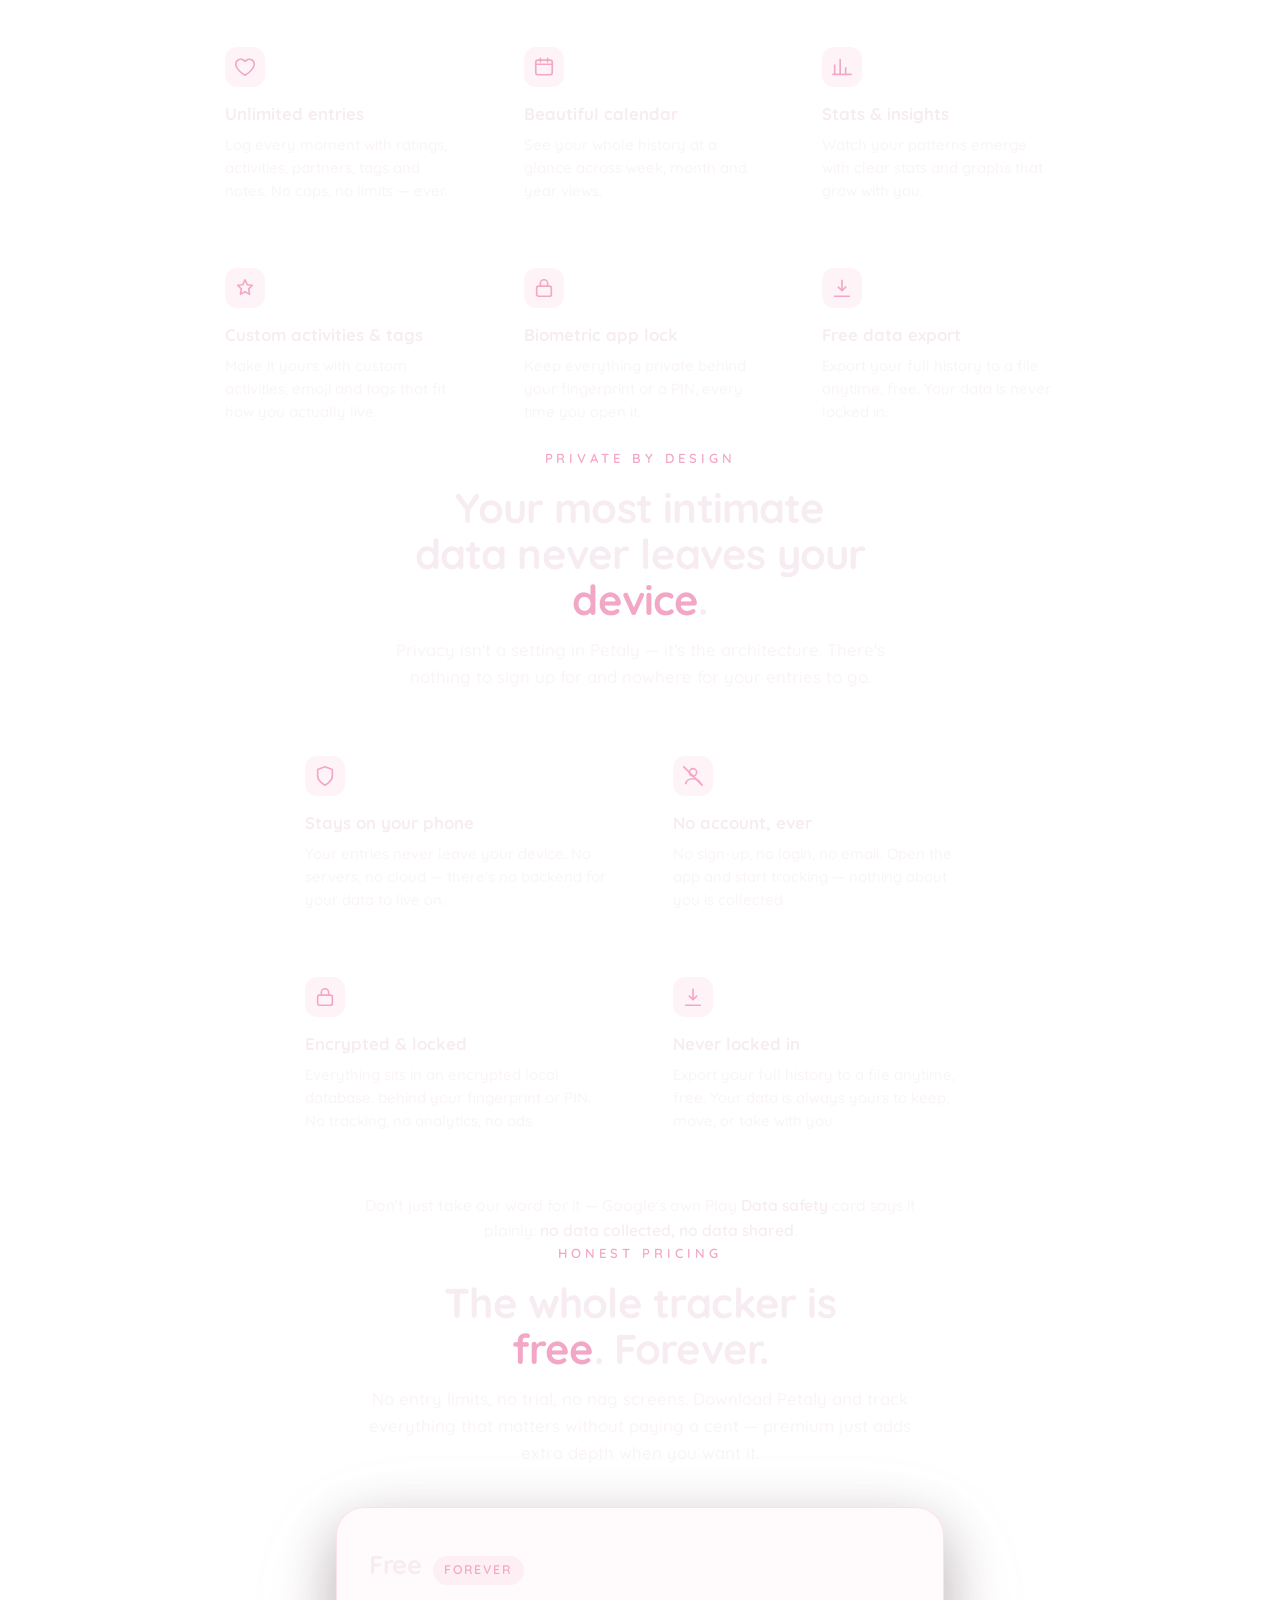
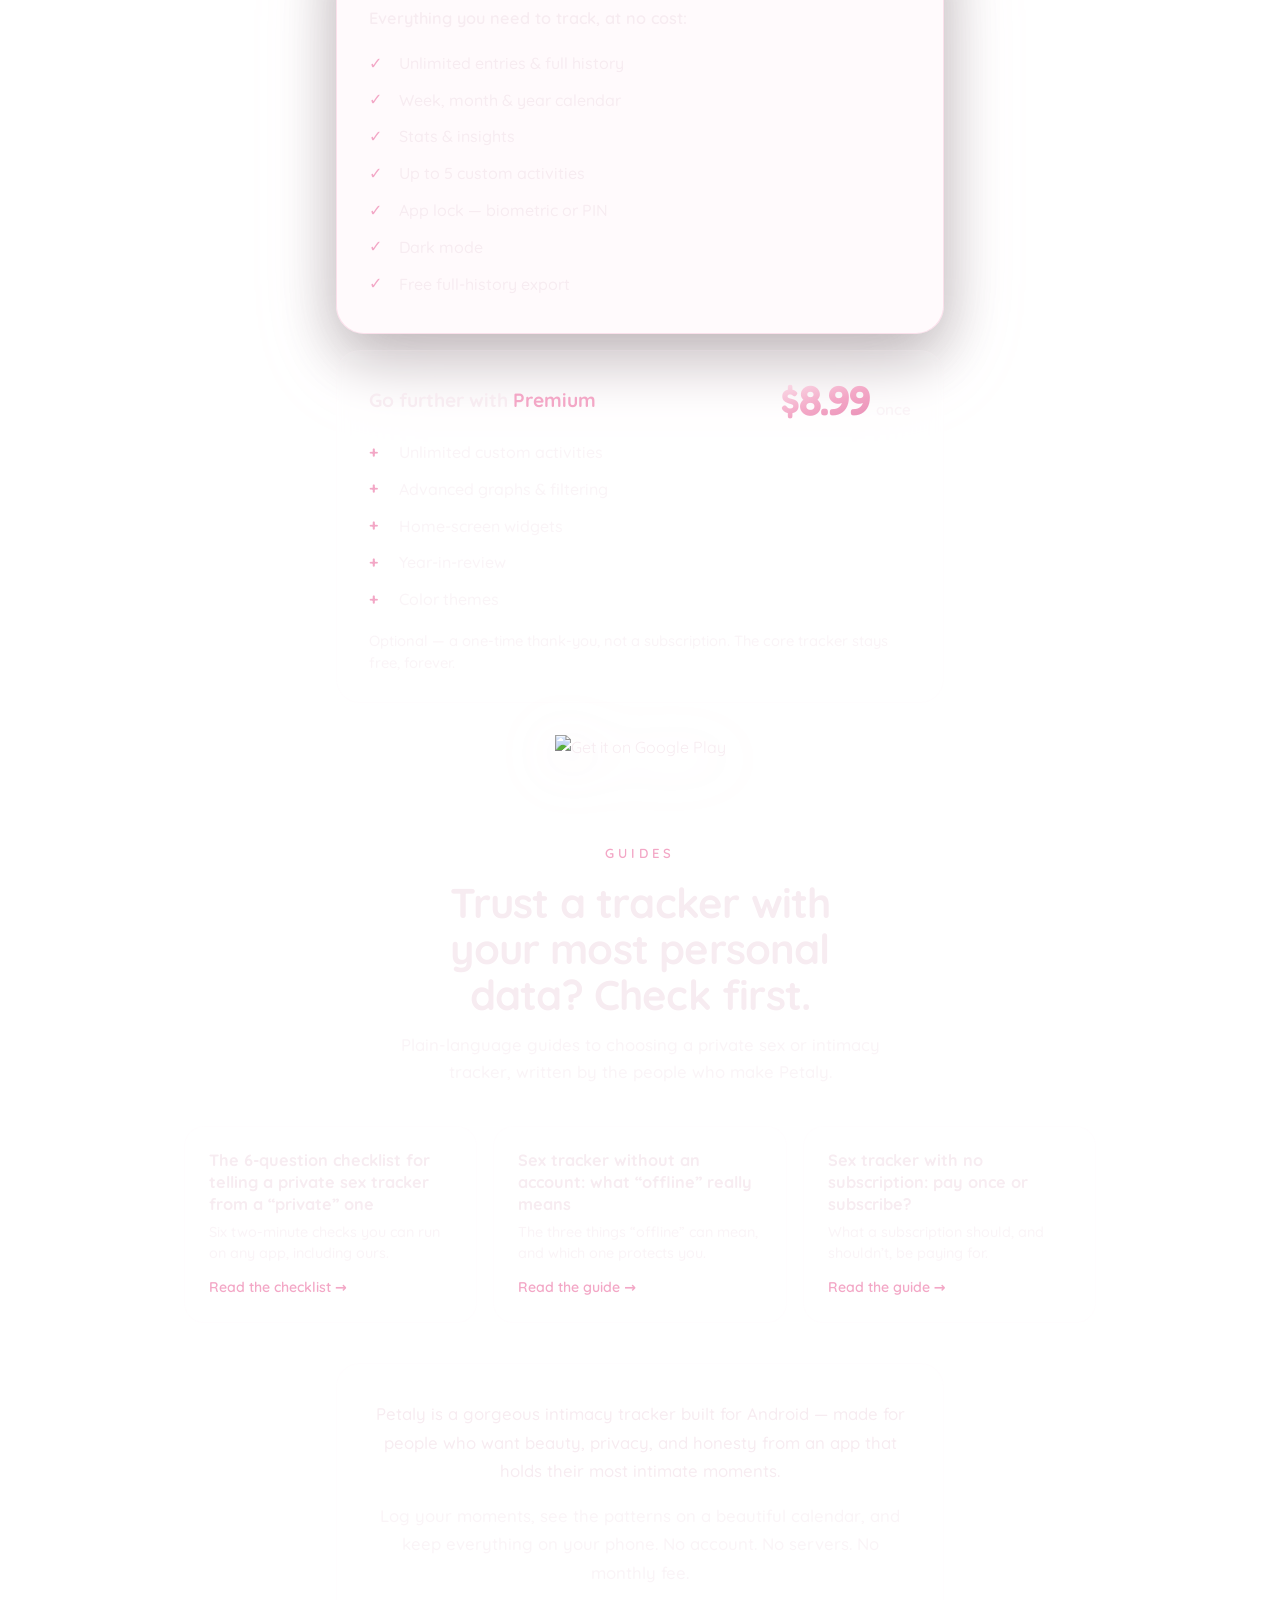
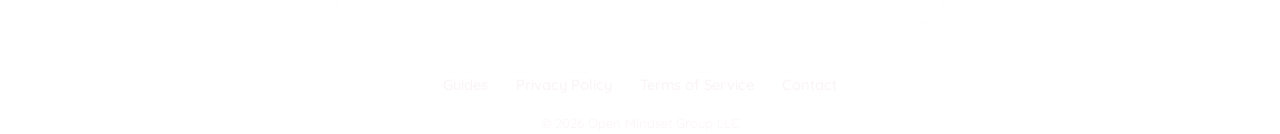
==== commit b63c8be7: "Homepage: add Guides section linking to all three guides Quiet section above About with three cards," ====
--- a/index.html
+++ b/index.html
@@ -318,6 +318,31 @@
 .about-card p { font-weight: 500; font-size: 1.05rem; line-height: 1.7; color: var(--cream); }
 .about-card p + p { margin-top: 1rem; color: var(--cream-muted); }
 
+/* ── Guides ── */
+.guides { text-align: center; padding-top: 3rem; padding-bottom: 1.5rem; }
+.guide-grid {
+  display: grid;
+  grid-template-columns: repeat(3, 1fr);
+  gap: 1rem;
+  max-width: 960px;
+  margin: 0 auto;
+  text-align: left;
+}
+.guide-card {
+  display: block;
+  background: var(--surface);
+  border: 1px solid var(--surface-line);
+  border-radius: 1.25rem;
+  padding: 1.4rem 1.5rem;
+  backdrop-filter: blur(6px);
+  transition: border-color 0.2s, transform 0.2s;
+}
+.guide-card:hover { border-color: rgba(243, 167, 198, 0.5); transform: translateY(-2px); }
+.guide-card h3 { font-weight: 700; font-size: 1.02rem; line-height: 1.35; color: var(--cream); margin-bottom: 0.4rem; }
+.guide-card p { font-weight: 500; font-size: 0.9rem; line-height: 1.5; color: var(--cream-muted); }
+.guide-card .more { display: inline-block; margin-top: 0.7rem; font-weight: 600; font-size: 0.88rem; color: var(--blossom); }
+@media (max-width: 720px) { .guide-grid { grid-template-columns: 1fr; max-width: 38rem; } }
+
 /* ── Footer ── */
 footer {
   padding: 2.5rem 0 3.5rem;
@@ -530,6 +555,31 @@
 </section>
 
 <!-- ═══ About ═══ -->
+<section class="guides container">
+  <div class="section-head">
+    <p class="kicker">Guides</p>
+    <h2>Trust a tracker with your most personal data? Check first.</h2>
+    <p class="section-sub">Plain-language guides to choosing a private sex or intimacy tracker, written by the people who make Petaly.</p>
+  </div>
+  <div class="guide-grid">
+    <a class="guide-card" href="/guides/private-sex-tracker-checklist/">
+      <h3>The 6-question checklist for telling a private sex tracker from a &ldquo;private&rdquo; one</h3>
+      <p>Six two-minute checks you can run on any app, including ours.</p>
+      <span class="more">Read the checklist &rarr;</span>
+    </a>
+    <a class="guide-card" href="/guides/sex-tracker-without-an-account/">
+      <h3>Sex tracker without an account: what &ldquo;offline&rdquo; really means</h3>
+      <p>The three things &ldquo;offline&rdquo; can mean, and which one protects you.</p>
+      <span class="more">Read the guide &rarr;</span>
+    </a>
+    <a class="guide-card" href="/guides/sex-tracker-no-subscription/">
+      <h3>Sex tracker with no subscription: pay once or subscribe?</h3>
+      <p>What a subscription should, and shouldn&rsquo;t, be paying for.</p>
+      <span class="more">Read the guide &rarr;</span>
+    </a>
+  </div>
+</section>
+
 <section class="about container">
   <div class="about-card">
     <p>Petaly is a gorgeous intimacy tracker built for Android — made for people who want beauty, privacy, and honesty from an app that holds their most intimate moments.</p>
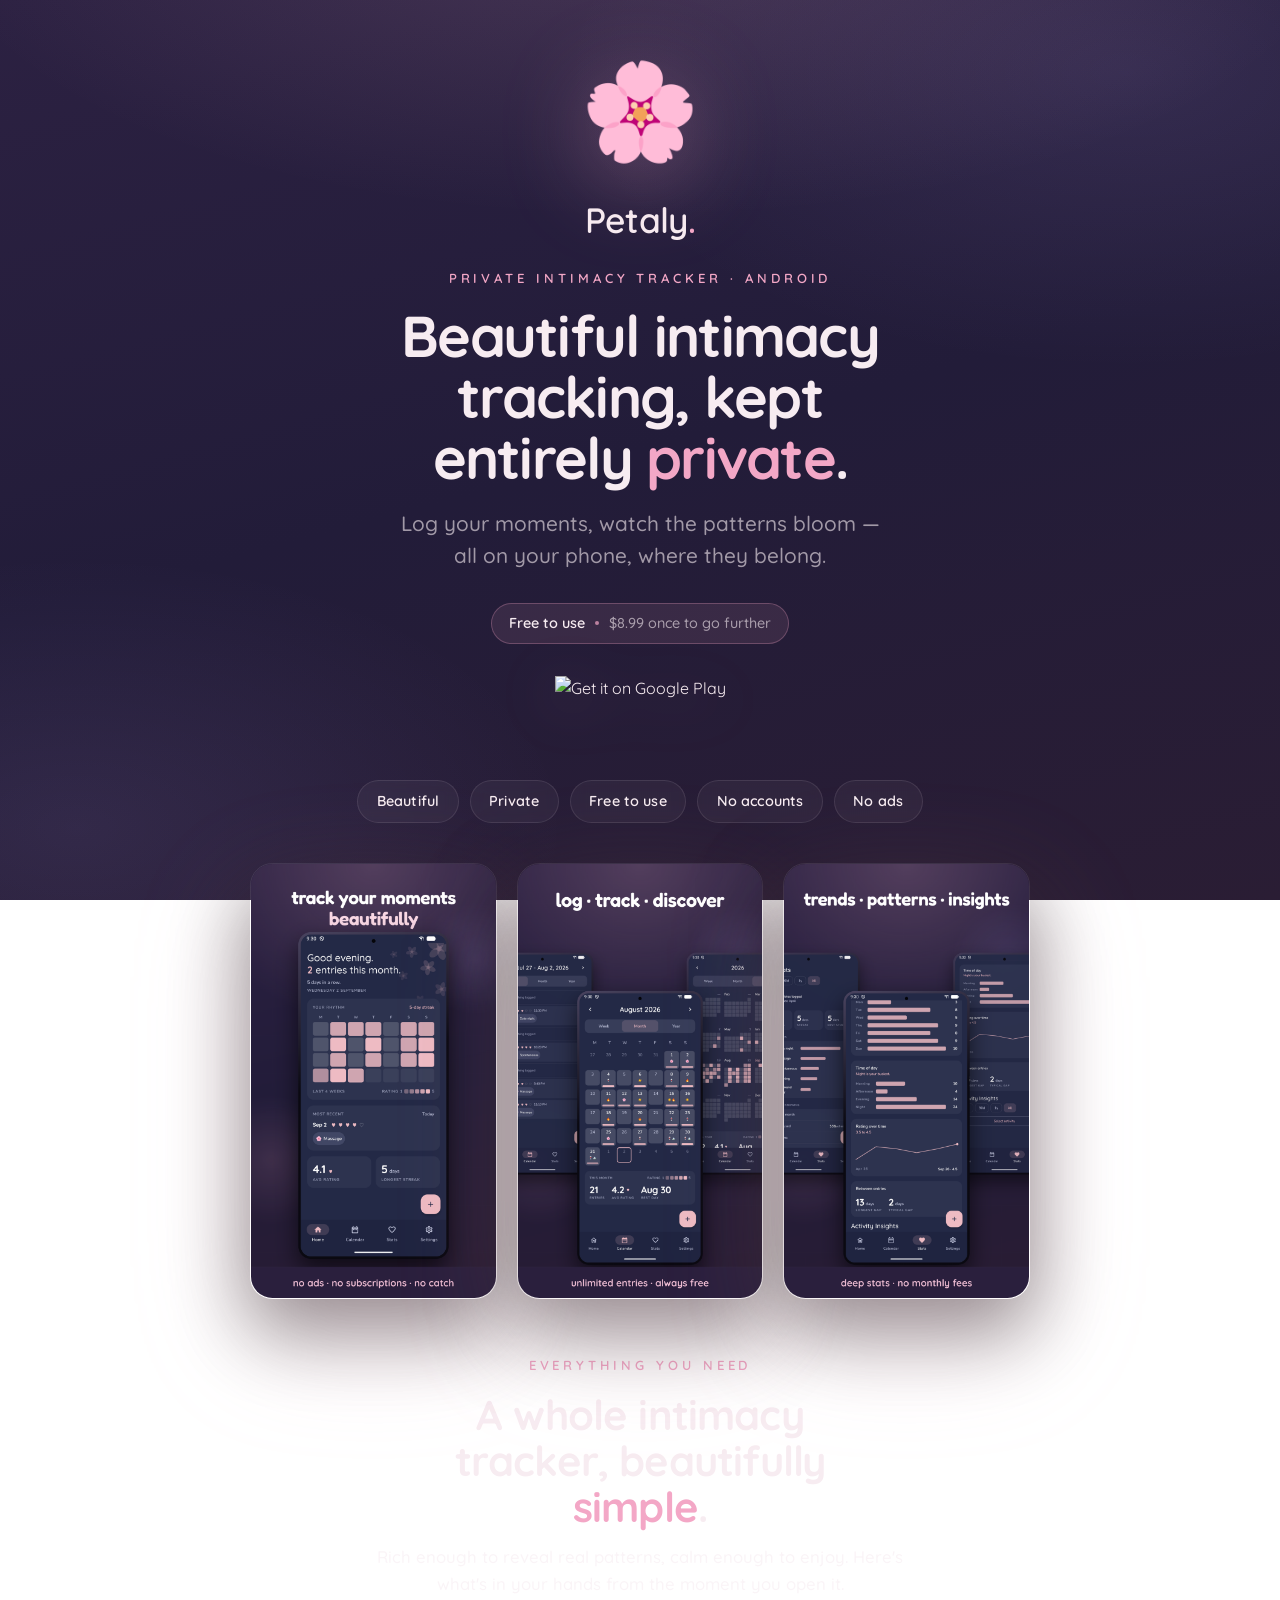
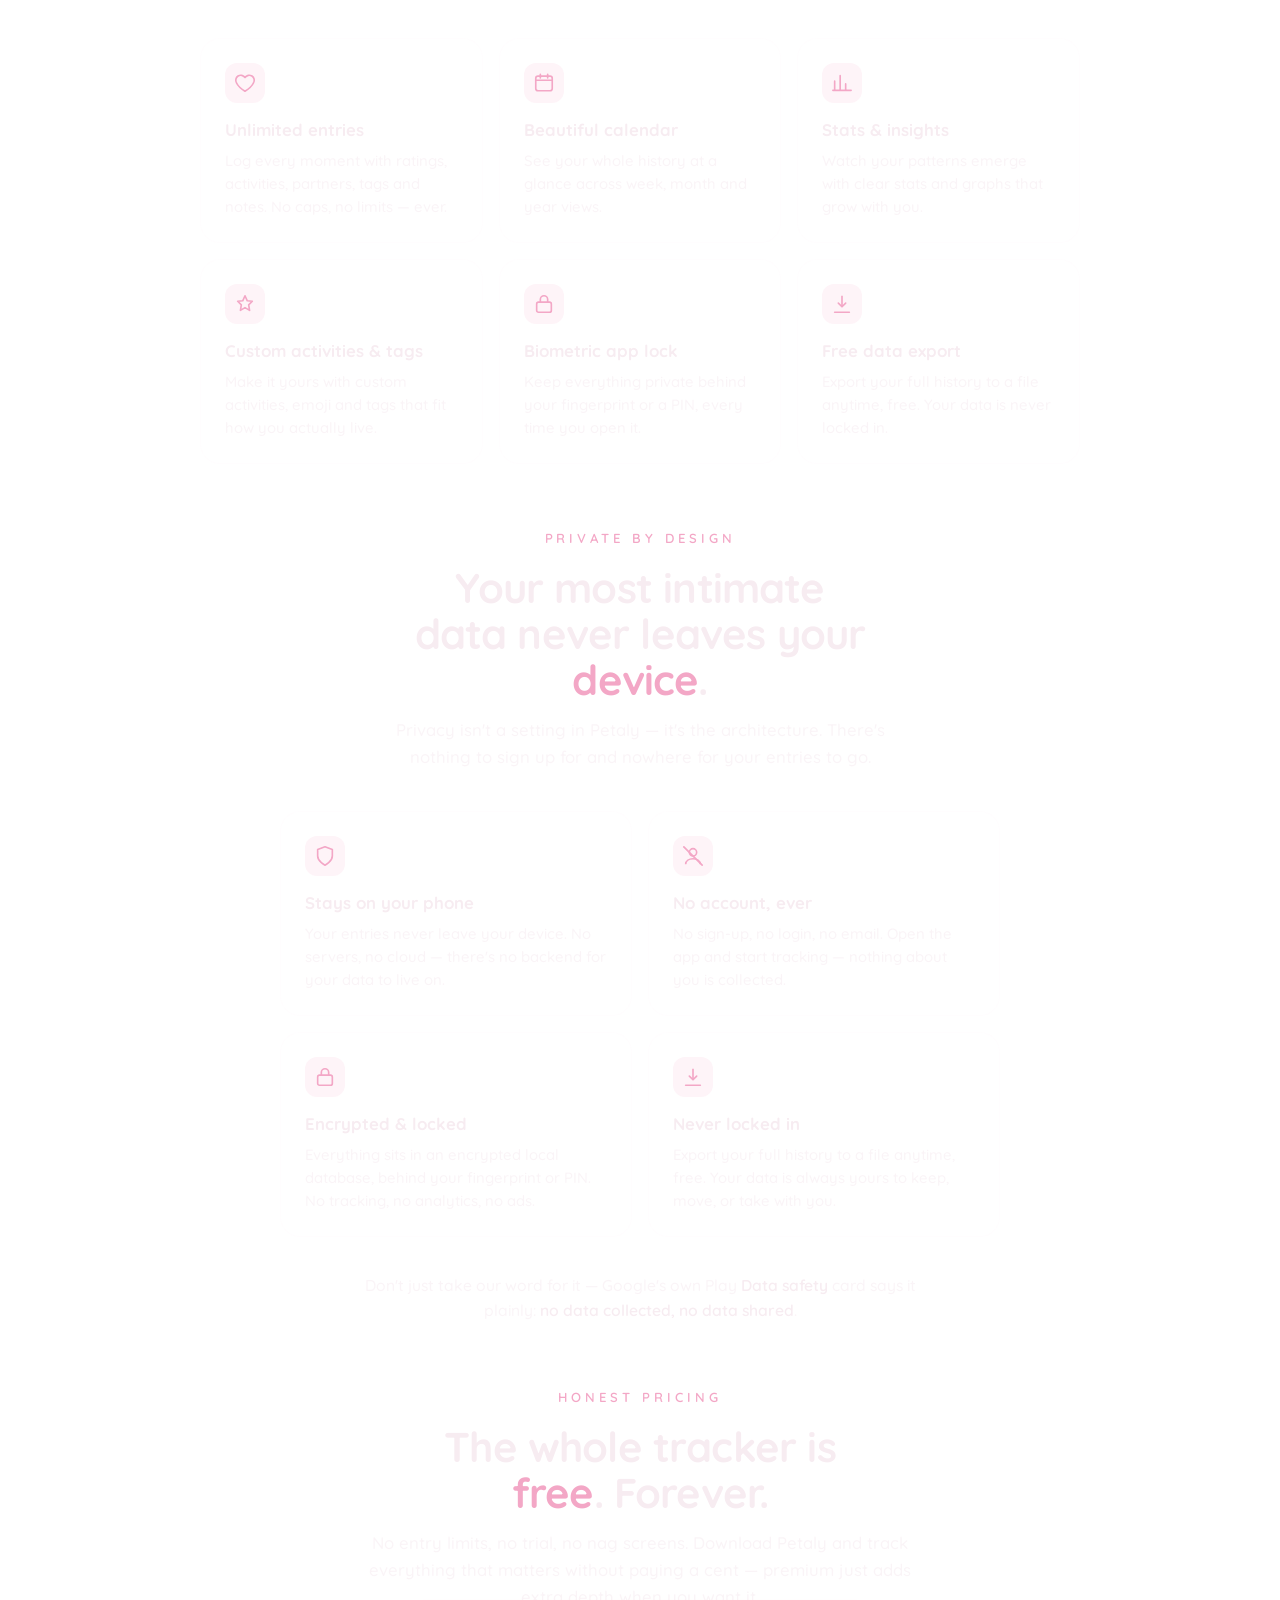
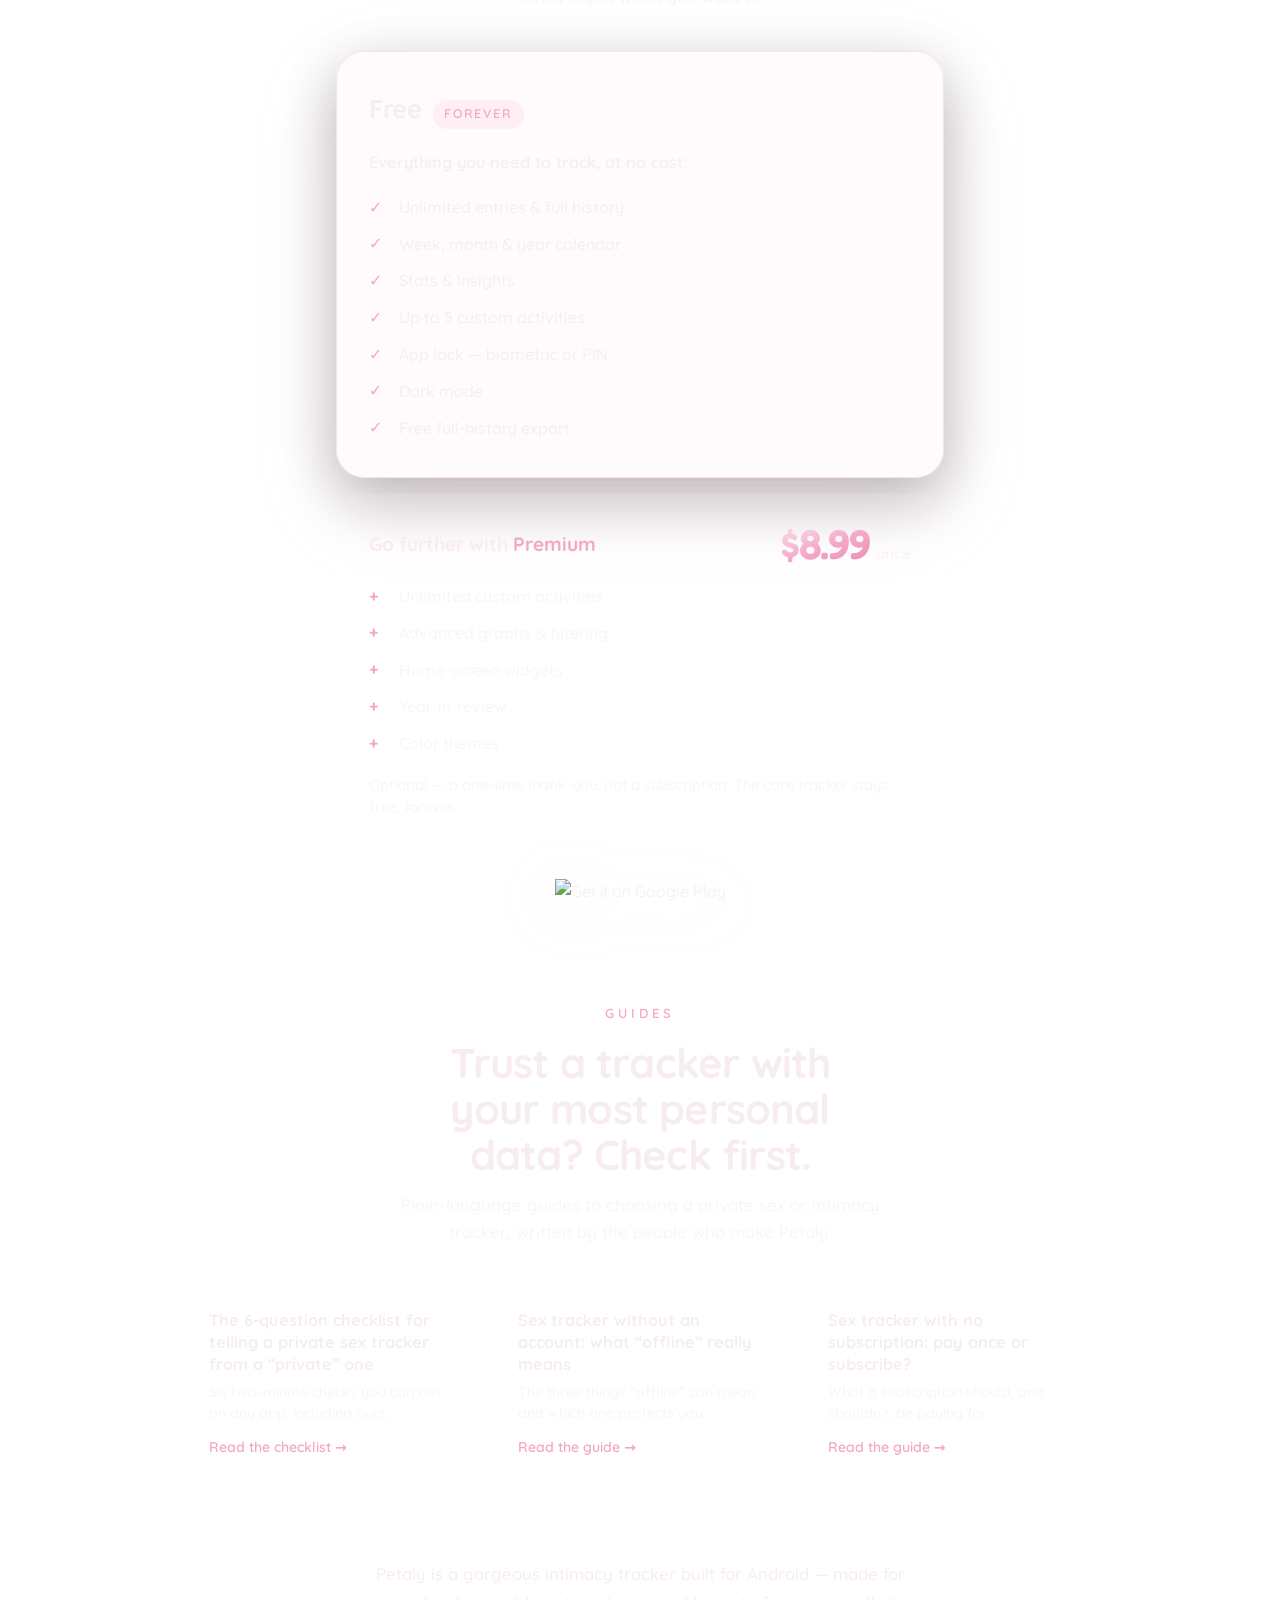
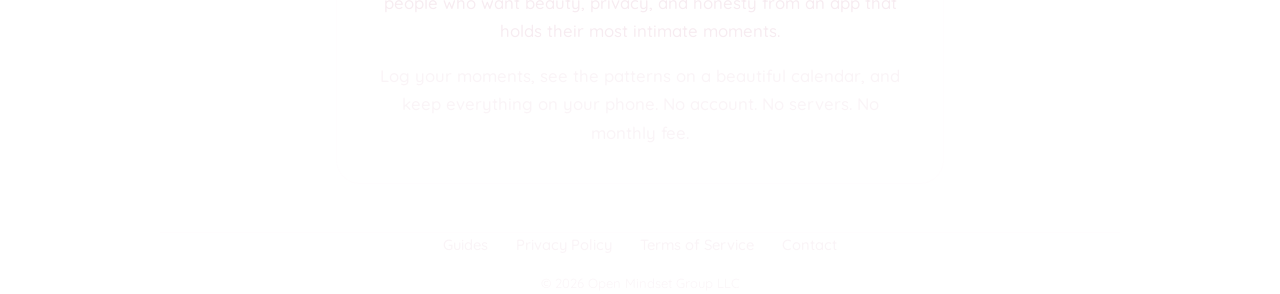
==== commit 5a5b1d6f: "Homepage: fix missing vertical padding on capabilities, privacy and pricing sections .container's ho" ====
--- a/index.html
+++ b/index.html
@@ -358,6 +358,14 @@
 .footer-links a:hover { color: var(--blossom); }
 .footer-meta { font-size: 0.82rem; color: var(--cream-muted); opacity: 0.85; }
 
+/* ── Section rhythm (added 2026-11-02): .container's "padding: 0 1.5rem" was overriding section's vertical padding, so these sections had none ── */
+.capabilities { padding-top: 1rem; padding-bottom: 1.5rem; }
+.privacy { padding-top: 2.5rem; padding-bottom: 1.5rem; }
+.pricing { padding-top: 2.5rem; padding-bottom: 1rem; }
+@media (max-width: 720px) {
+  .privacy, .pricing { padding-top: 2rem; }
+}
+
 /* ── Responsive ── */
 @media (max-width: 760px) {
   .cap-grid { grid-template-columns: repeat(2, 1fr); }
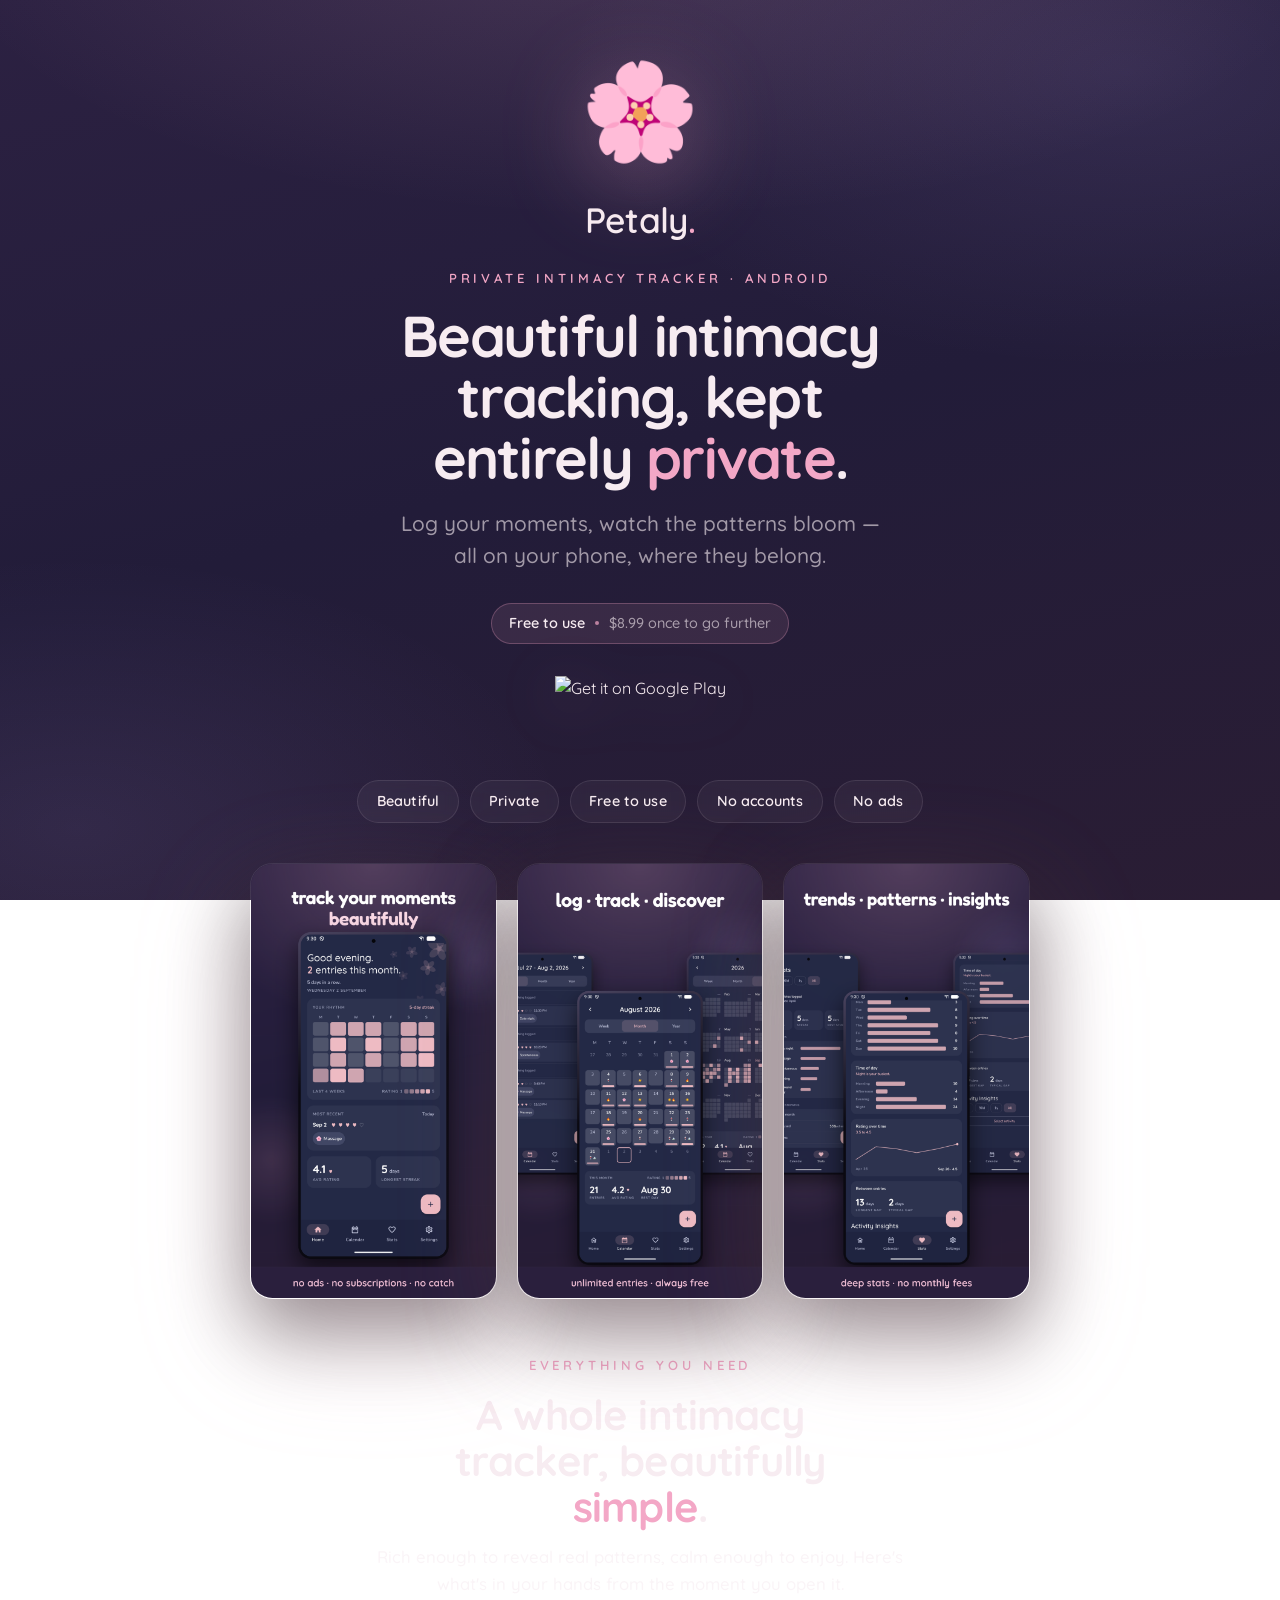
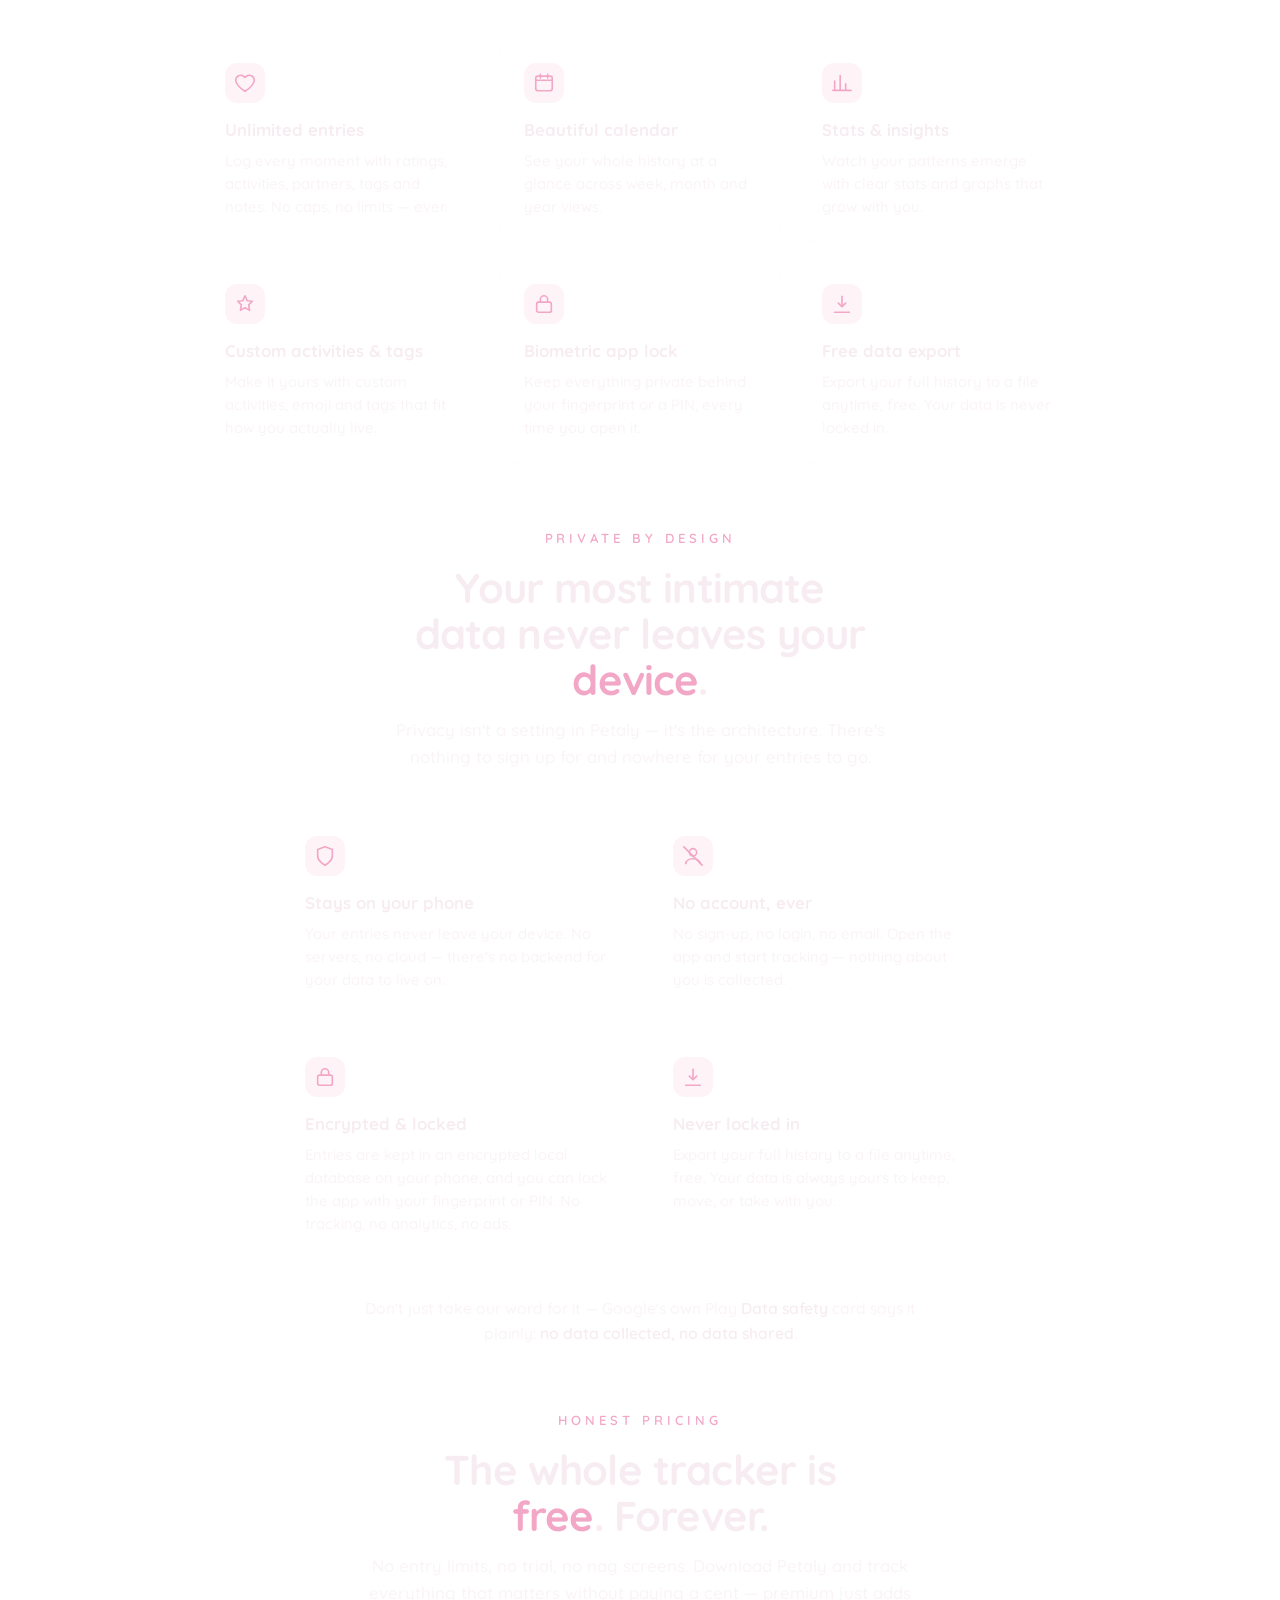
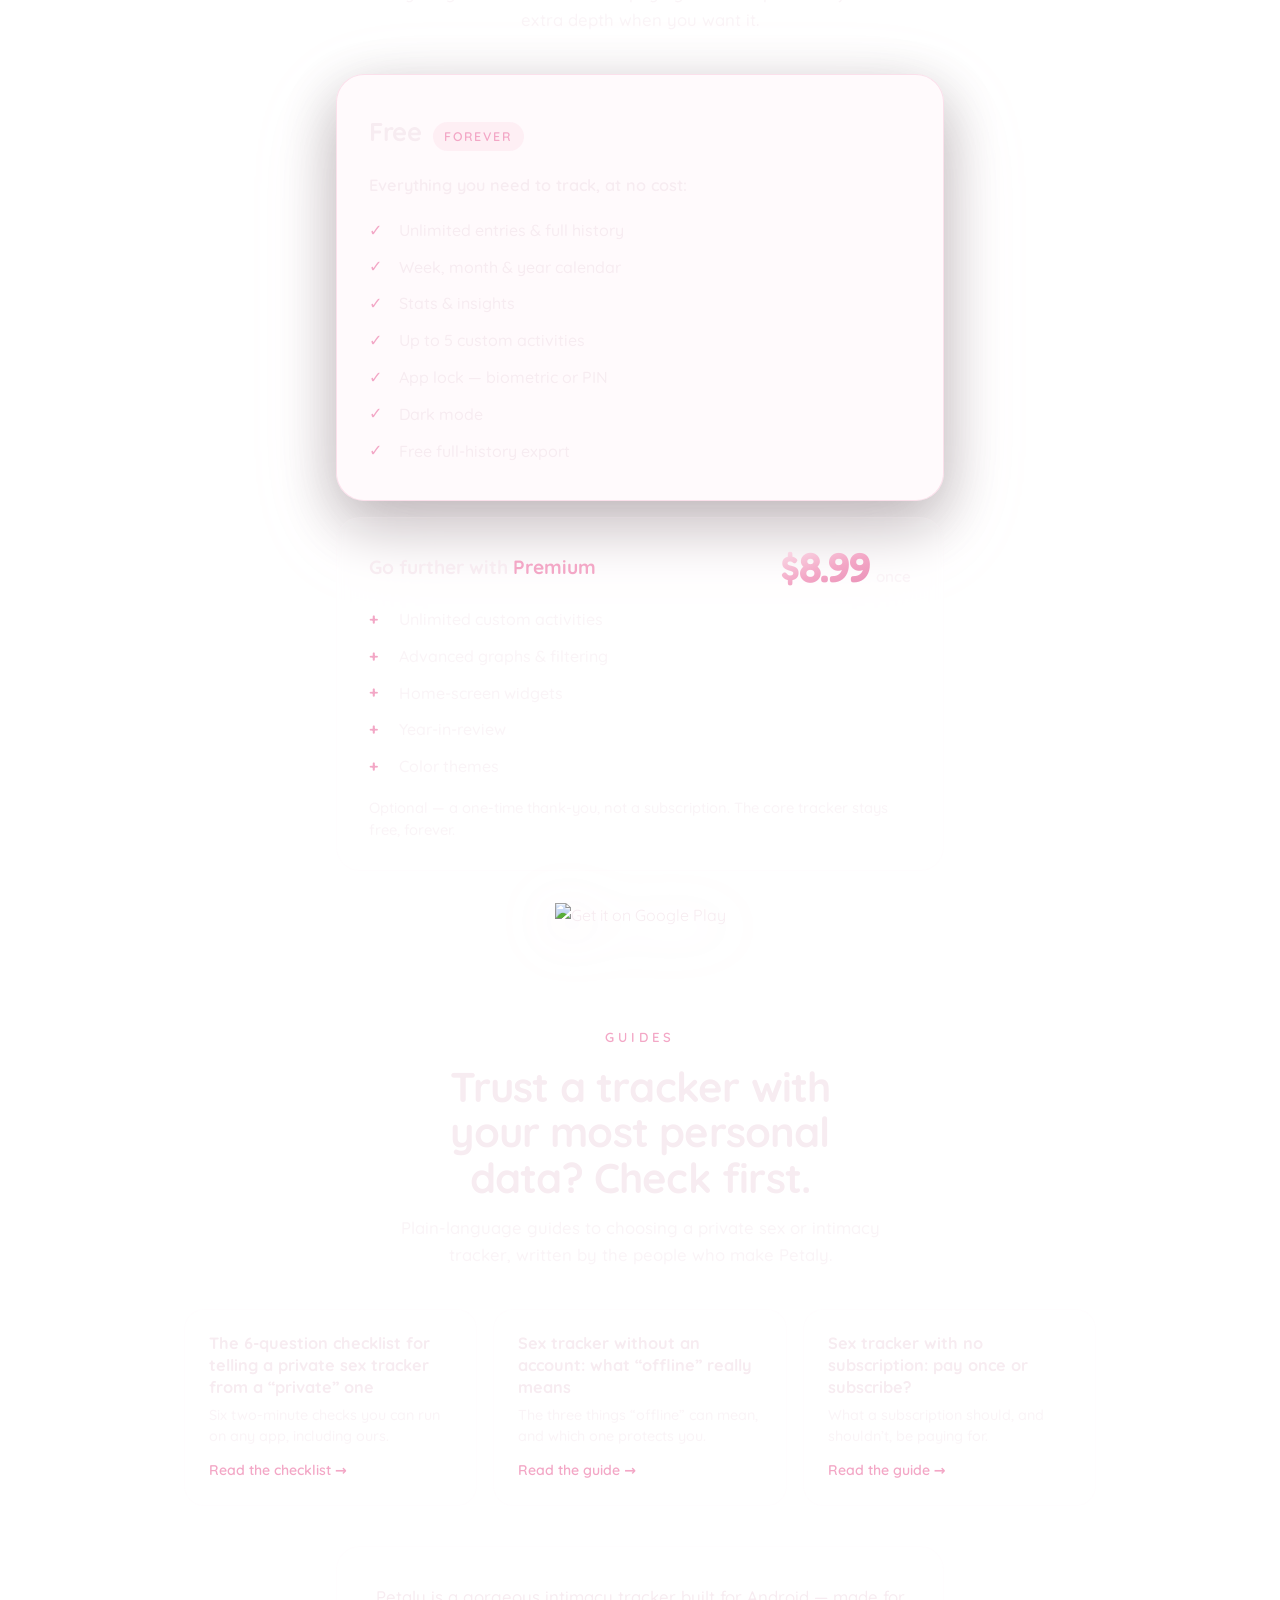
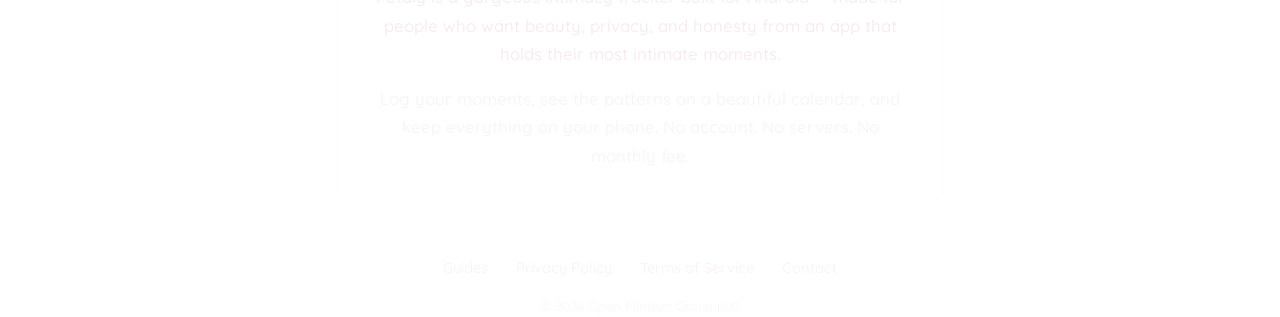
==== commit 10f06d74: "Homepage: don't imply the fingerprint unlocks the database; app lock controls who can open the app C" ====
--- a/index.html
+++ b/index.html
@@ -503,7 +503,7 @@
         <svg viewBox="0 0 24 24"><rect x="4" y="10" width="16" height="11" rx="2"/><path d="M8 10V7a4 4 0 0 1 8 0v3"/></svg>
       </div>
       <h3>Encrypted &amp; locked</h3>
-      <p>Everything sits in an encrypted local database, behind your fingerprint or PIN. No tracking, no analytics, no ads.</p>
+      <p>Entries are kept in an encrypted local database on your phone, and you can lock the app with your fingerprint or PIN. No tracking, no analytics, no ads.</p>
     </div>
     <div class="feature">
       <div class="feature-ico" aria-hidden="true">
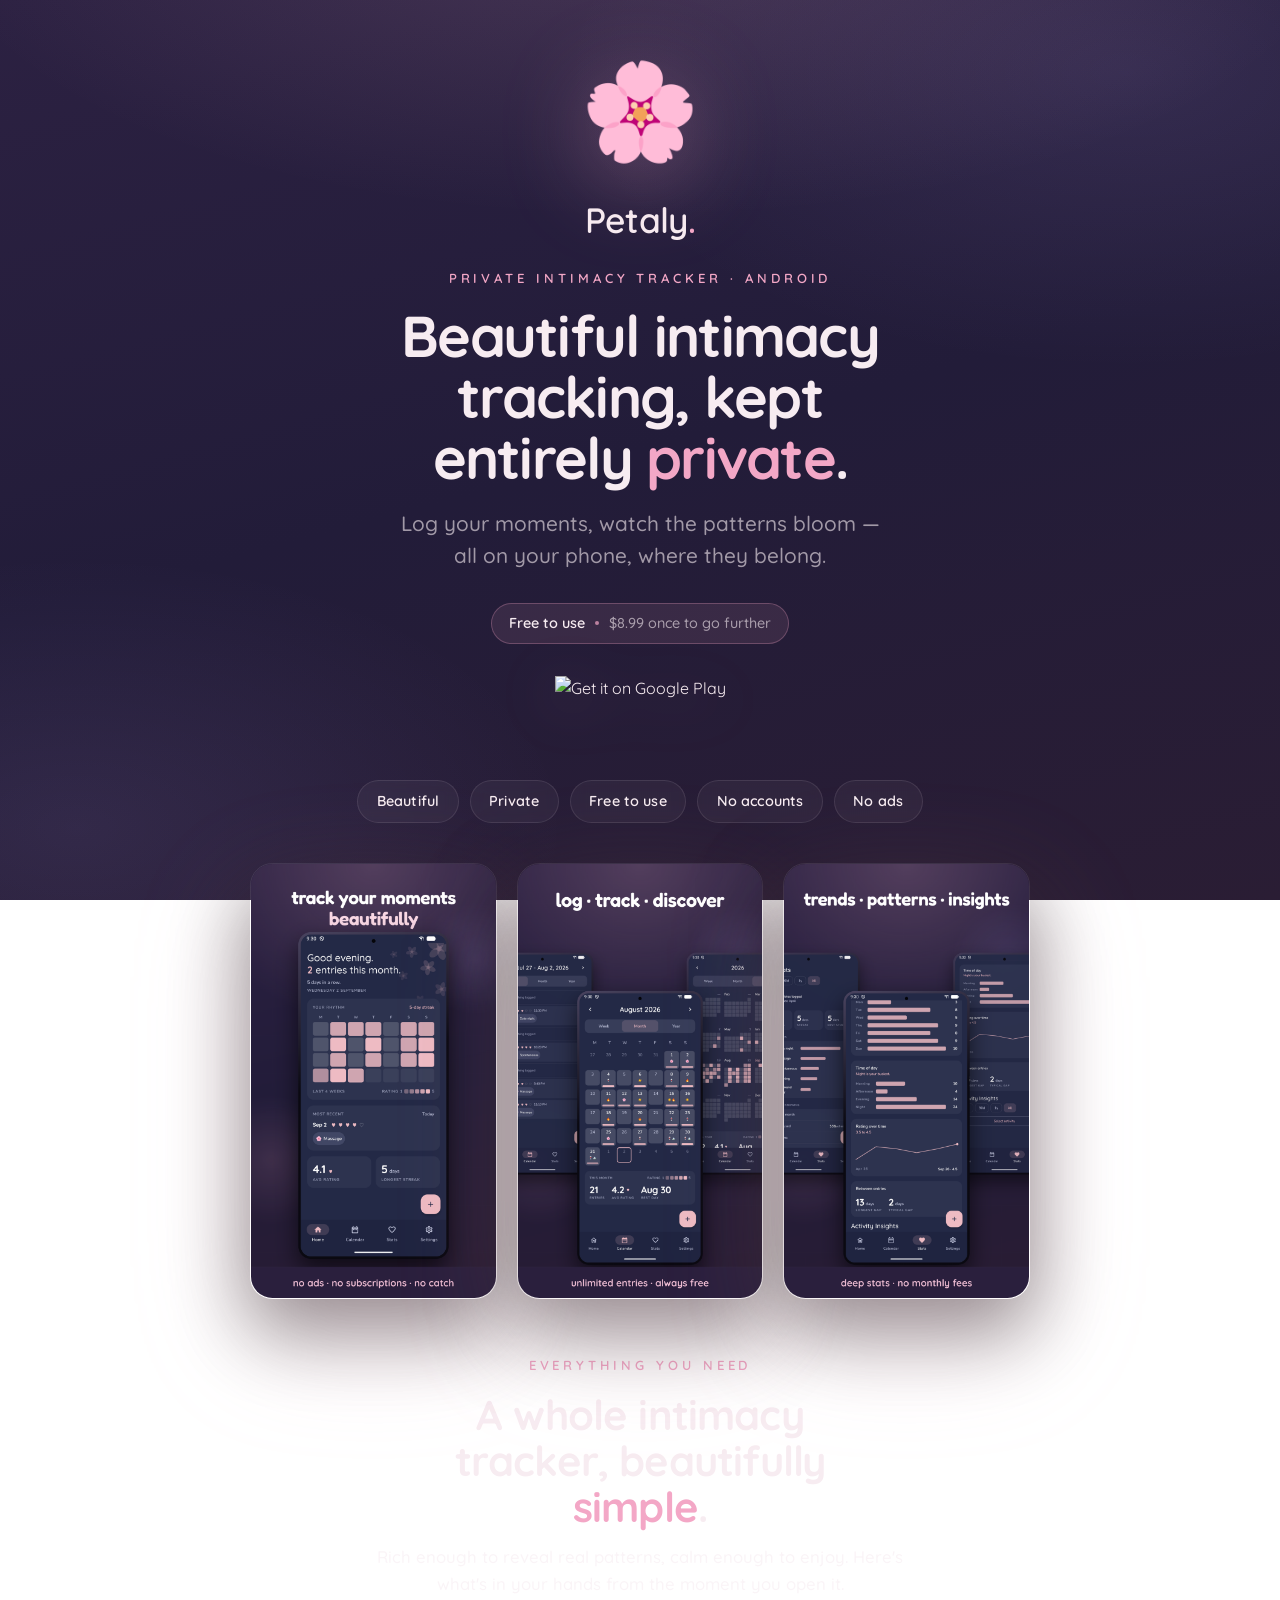
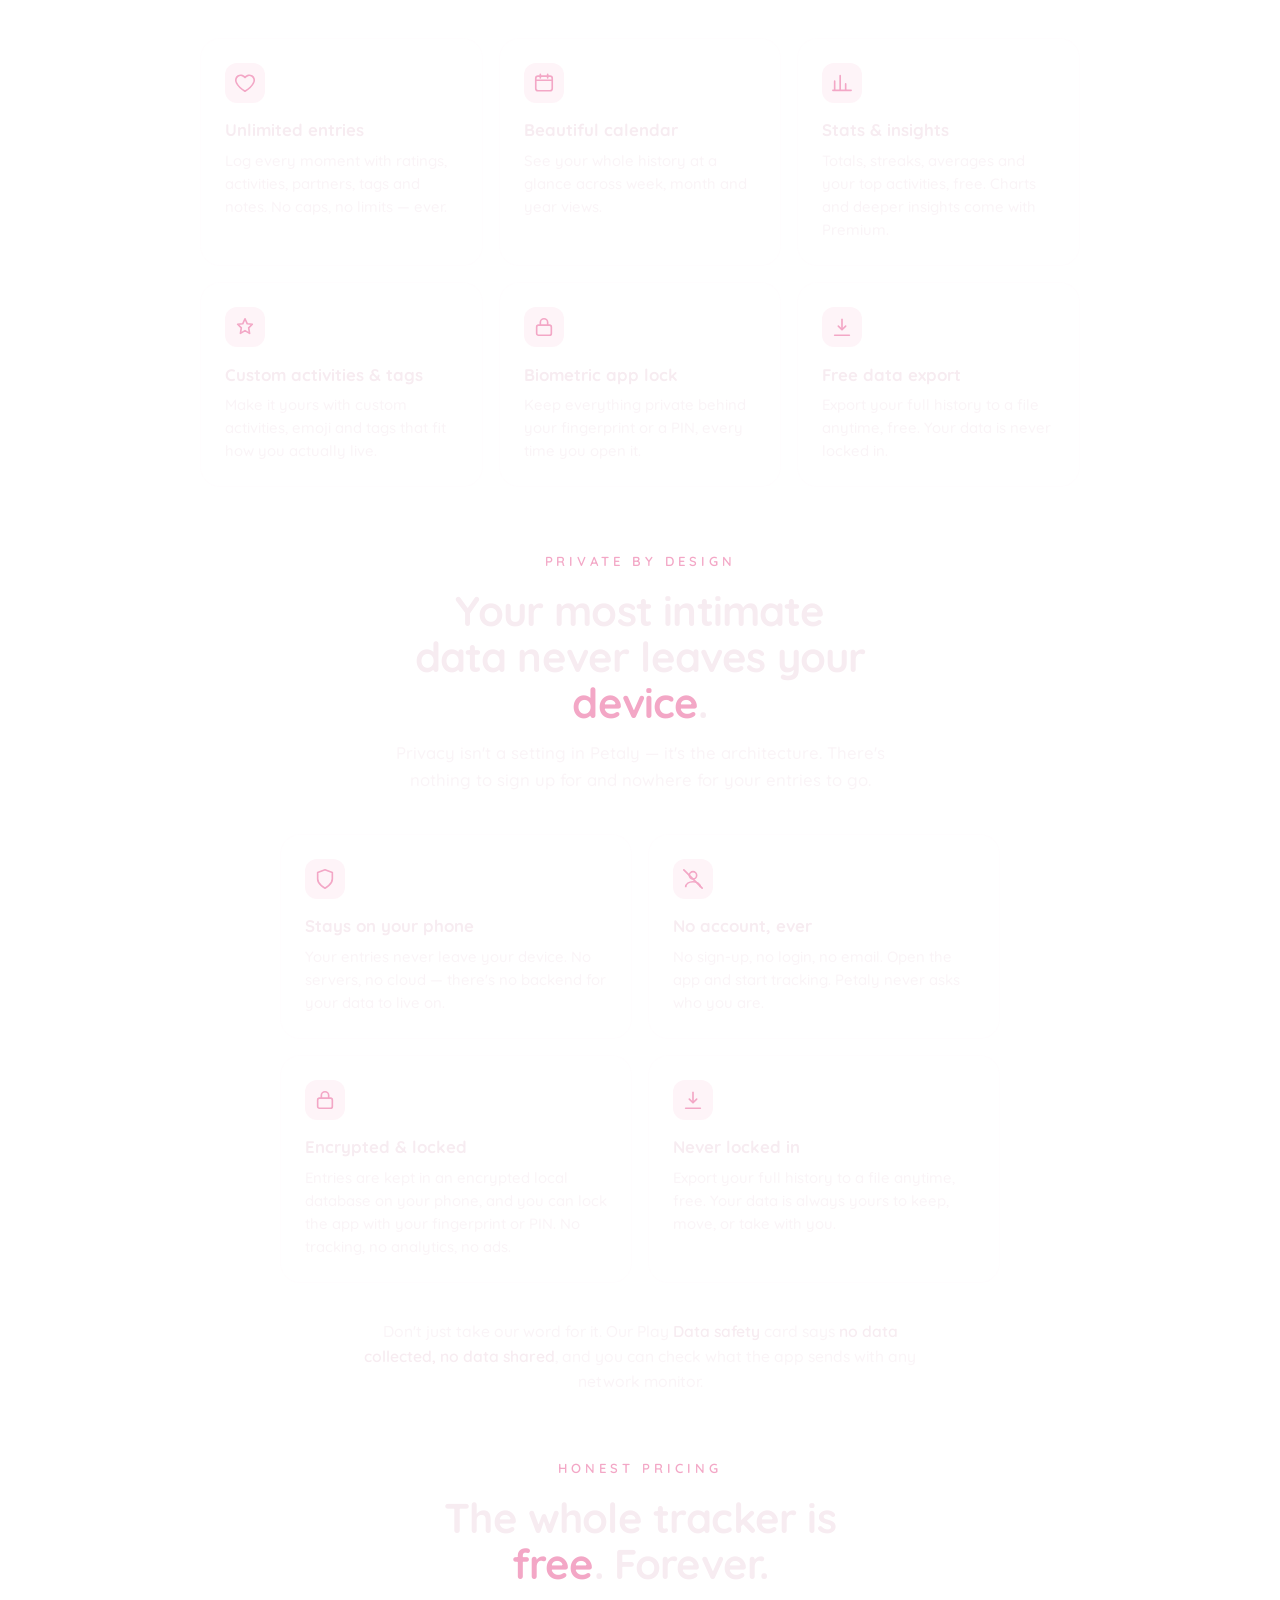
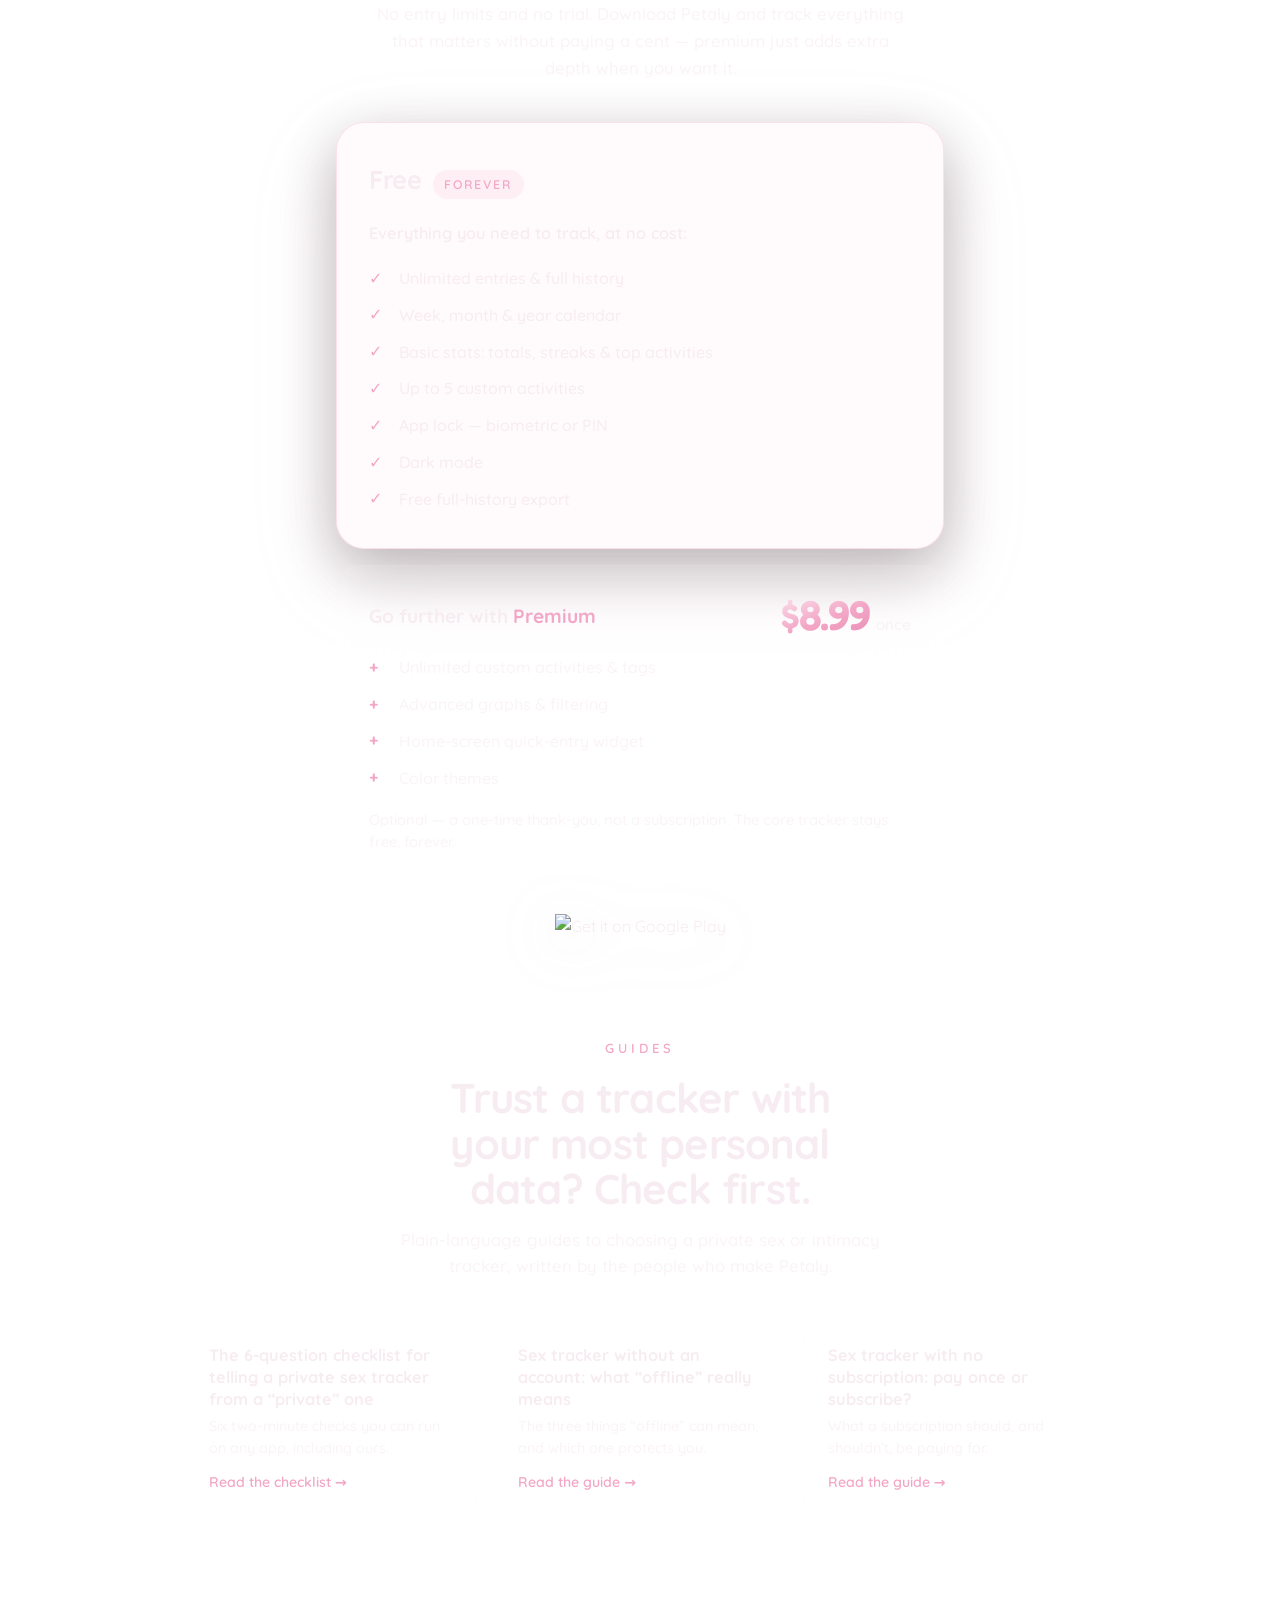
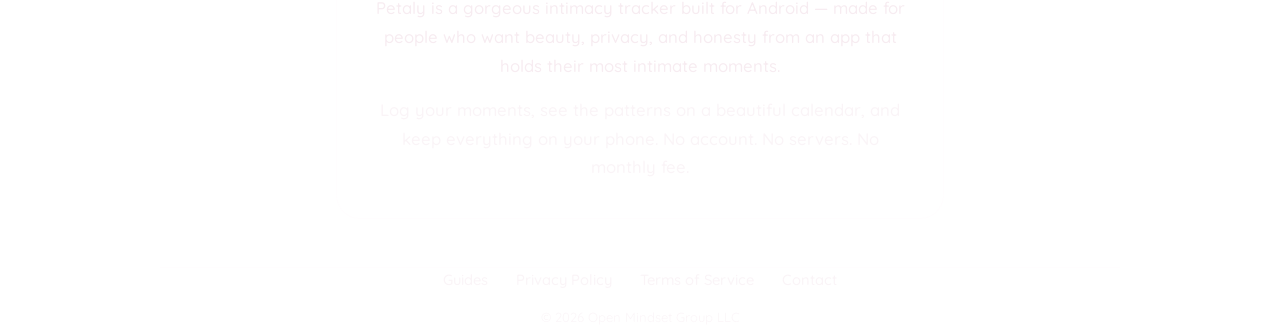
==== commit 085377a8: "Wording: tie network use to Google Play billing, not to buying - Data safety line: it's our card, no" ====
--- a/index.html
+++ b/index.html
@@ -4,11 +4,11 @@
 <meta charset="utf-8"/>
 <meta name="viewport" content="width=device-width, initial-scale=1.0"/>
 <title>Petaly — Beautiful, private intimacy tracking for Android</title>
-<meta name="description" content="A private intimacy tracker for Android. Free to use with unlimited entries — your data never leaves your device. No accounts, no servers, no subscription. $8.99 once unlocks extras."/>
+<meta name="description" content="A private intimacy tracker for Android. Free to use with unlimited entries — your entries never leave your device. No accounts, no servers, no subscription. $8.99 once unlocks extras."/>
 <meta name="keywords" content="petaly, intimacy tracker, sex tracker, private app, android, no subscription, offline, free"/>
 
 <meta property="og:title" content="Petaly — Beautiful, private intimacy tracking"/>
-<meta property="og:description" content="Free to use with unlimited entries. Your data never leaves your device. No accounts, no servers, no subscription."/>
+<meta property="og:description" content="Free to use with unlimited entries. Your entries never leave your device. No accounts, no servers, no subscription."/>
 <meta property="og:type" content="website"/>
 <meta property="og:url" content="https://petaly.app"/>
 <meta name="theme-color" content="#221C39"/>
@@ -449,7 +449,7 @@
         <svg viewBox="0 0 24 24"><path d="M4 20V10M10 20V4M16 20v-7M22 20H2" stroke-linecap="round"/></svg>
       </div>
       <h3>Stats &amp; insights</h3>
-      <p>Watch your patterns emerge with clear stats and graphs that grow with you.</p>
+      <p>Totals, streaks, averages and your top activities, free. Charts and deeper insights come with Premium.</p>
     </div>
     <div class="cap">
       <div class="cap-ico" aria-hidden="true">
@@ -496,7 +496,7 @@
         <svg viewBox="0 0 24 24"><circle cx="12" cy="8" r="4"/><path d="M4 21c0-4 4-6 8-6s8 2 8 6"/><path d="M2 2l20 20" stroke-linecap="round"/></svg>
       </div>
       <h3>No account, ever</h3>
-      <p>No sign-up, no login, no email. Open the app and start tracking — nothing about you is collected.</p>
+      <p>No sign-up, no login, no email. Open the app and start tracking. Petaly never asks who you are.</p>
     </div>
     <div class="feature">
       <div class="feature-ico" aria-hidden="true">
@@ -514,7 +514,7 @@
     </div>
   </div>
 
-  <p class="data-safety">Don't just take our word for it — Google's own Play <strong>Data safety</strong> card says it plainly: <strong>no data collected, no data shared</strong>.</p>
+  <p class="data-safety">Don't just take our word for it. Our Play <strong>Data safety</strong> card says <strong>no data collected, no data shared</strong>, and you can check what the app sends with any network monitor.</p>
 </section>
 
 <!-- ═══ Pricing (free-first) ═══ -->
@@ -522,7 +522,7 @@
   <div class="section-head">
     <p class="kicker">Honest pricing</p>
     <h2>The whole tracker is <span class="accent">free</span>. Forever.</h2>
-    <p class="section-sub">No entry limits, no trial, no nag screens. Download Petaly and track everything that matters without paying a cent — premium just adds extra depth when you want it.</p>
+    <p class="section-sub">No entry limits and no trial. Download Petaly and track everything that matters without paying a cent — premium just adds extra depth when you want it.</p>
   </div>
 
   <div class="plan-free">
@@ -534,7 +534,7 @@
     <ul class="plan-list">
       <li>Unlimited entries &amp; full history</li>
       <li>Week, month &amp; year calendar</li>
-      <li>Stats &amp; insights</li>
+      <li>Basic stats: totals, streaks &amp; top activities</li>
       <li>Up to 5 custom activities</li>
       <li>App lock — biometric or PIN</li>
       <li>Dark mode</li>
@@ -548,10 +548,9 @@
       <div class="premium-price"><span class="num bloom-text">$8.99</span><span class="once">once</span></div>
     </div>
     <ul class="plan-list premium-list">
-      <li>Unlimited custom activities</li>
+      <li>Unlimited custom activities &amp; tags</li>
       <li>Advanced graphs &amp; filtering</li>
-      <li>Home-screen widgets</li>
-      <li>Year-in-review</li>
+      <li>Home-screen quick-entry widget</li>
       <li>Color themes</li>
     </ul>
     <p class="premium-note">Optional — a one-time thank-you, not a subscription. The core tracker stays free, forever.</p>
